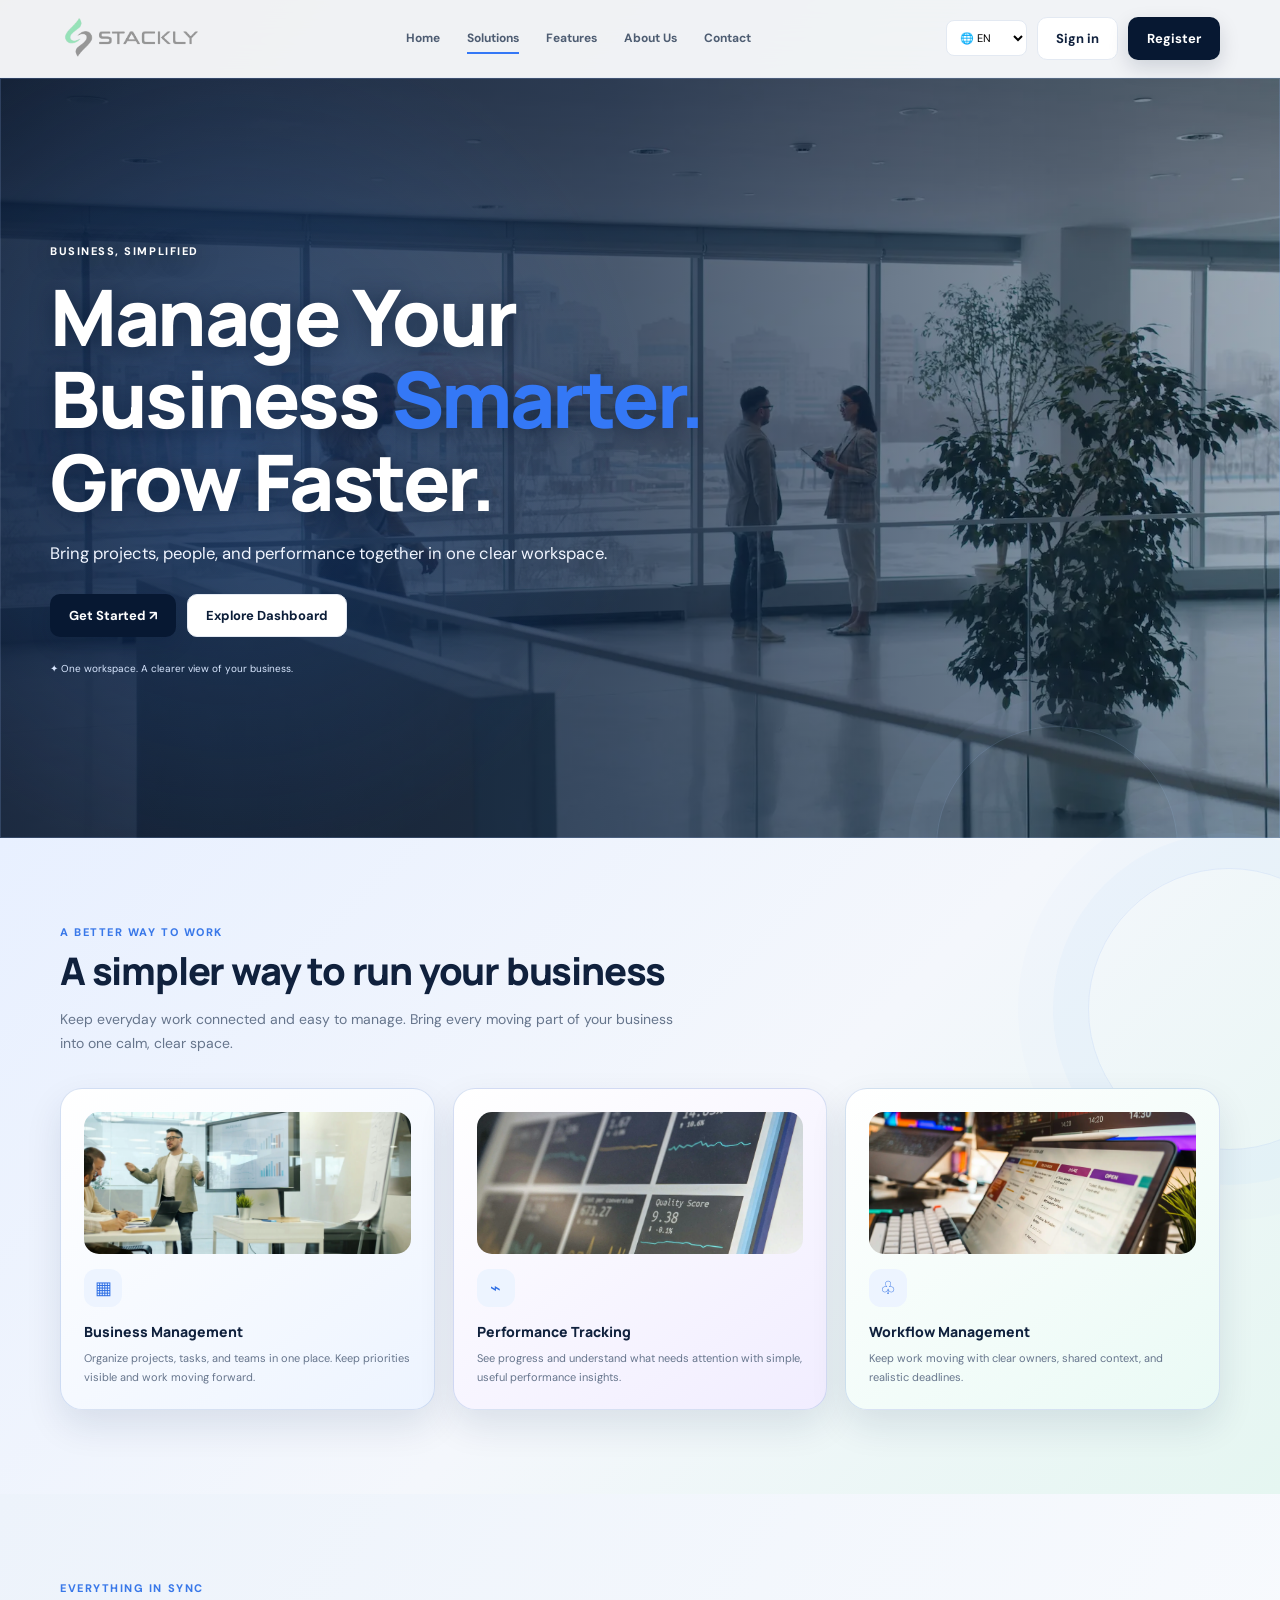
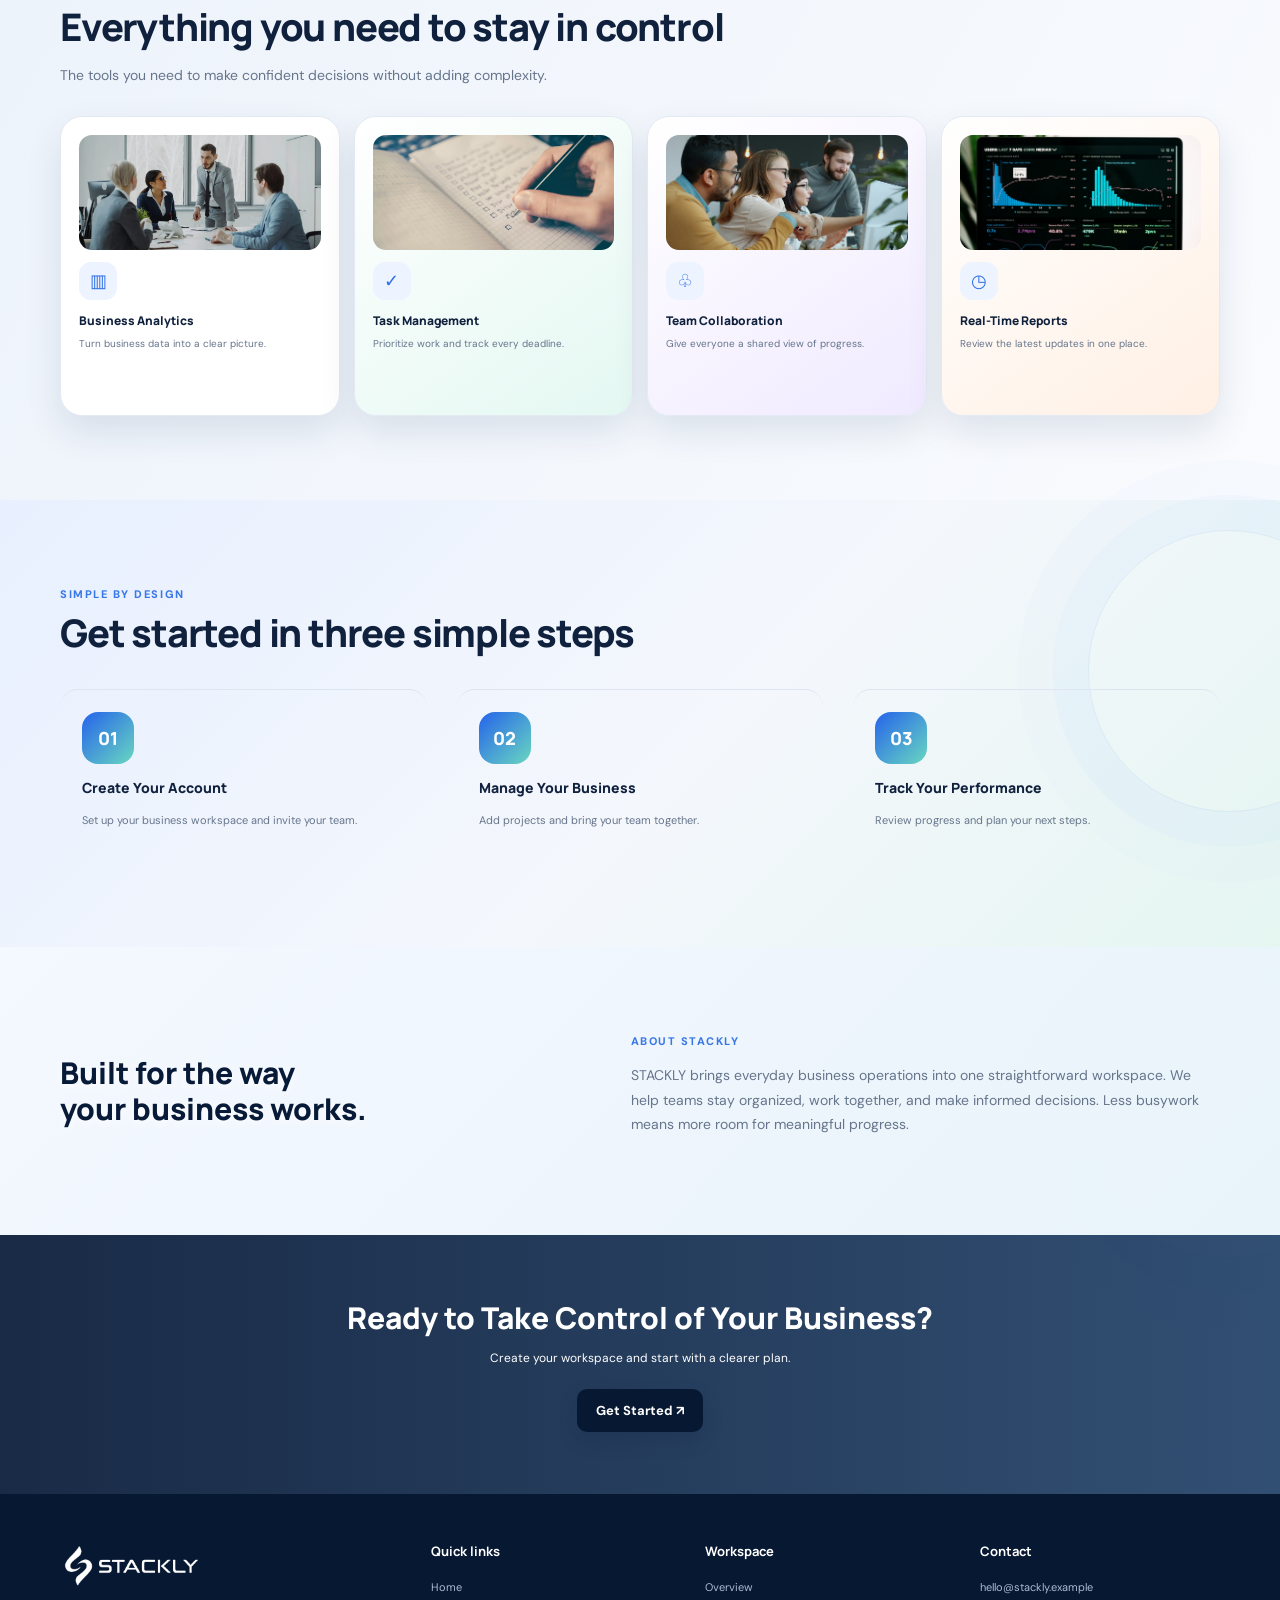
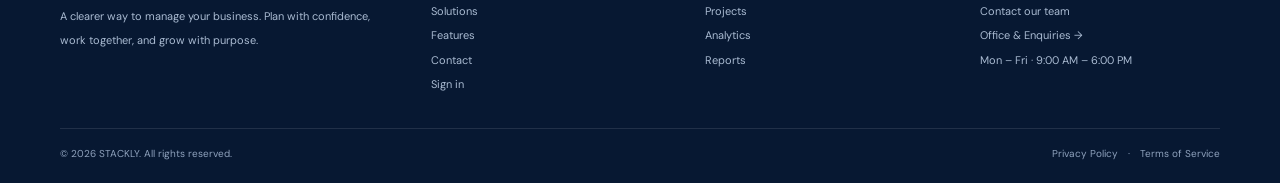
==== index.html @ 2be021f3 "Add files via upload" ====
<!DOCTYPE html>
<html lang="en">
 <head>
  <meta charset="utf-8"/>
  <meta content="width=device-width, initial-scale=1.0" name="viewport"/>
  <meta content="#071832" name="theme-color"/>
  <meta content="STACKLY business workspace for projects, people and performance" name="description"/>
  <title>
   Business workspace | STACKLY
  </title>
  <!-- CSS FILES -->
  <link href="css/common.css" rel="stylesheet"/>
  <link href="css/site.css" rel="stylesheet"/>
 </head>
 <body>
  <!-- =========================================
         1. COMMON 3D LAPTOP PRELOADER
    ========================================== -->
  <div aria-label="Loading STACKLY" id="preloader">
   <div class="loader-wrap">
    <img alt="STACKLY" class="loader-brand" src="assets/stackly-logo.webp"/>
    <div class="laptop-scene">
     <div class="laptop">
      <div class="screen">
       <div class="screen-top">
        <i>
        </i>
        <i>
        </i>
        <i>
        </i>
       </div>
       <div class="dash">
        <div>
         <div class="dash-kpis">
          <b>
          </b>
          <b>
          </b>
          <b>
          </b>
         </div>
         <div class="dash-chart">
          <i>
          </i>
          <i>
          </i>
          <i>
          </i>
          <i>
          </i>
          <i>
          </i>
         </div>
        </div>
        <div class="dash-side">
        </div>
       </div>
      </div>
      <div class="base">
      </div>
     </div>
    </div>
    <div class="loader-caption">
     WORKSPACE IS GETTING READY
    </div>
    <div class="loader-progress">
     <span id="loaderBar">
     </span>
    </div>
    <div class="loader-percent" id="loaderPercent">
     0%
    </div>
    <div class="loader-note">
     Projects &middot; People &middot; Performance
    </div>
   </div>
  </div>
  <!-- =========================================
         2. HEADER / NAVIGATION
    ========================================== -->
  <header class="site-header">
   <div class="container header-inner">
    <!-- STACKLY LOGO -->
    <a class="brand" href="index.html">
     <img alt="STACKLY" src="assets/stackly-logo.webp"/>
    </a>
    <!-- MAIN NAVIGATION -->
    <nav class="main-nav" id="mainNav">
     <a data-i18n="Home" href="index.html">
      Home
     </a>
     <a data-i18n="Solutions" href="#solutions">
      Solutions
     </a>
     <a data-i18n="Features" href="#features">
      Features
     </a>
     <a data-i18n="About Us" href="#about">
      About Us
     </a>
     <a data-i18n="Contact" href="contact.html">
      Contact
     </a>
    </nav>
    <!-- HEADER ACTIONS -->
    <div class="header-actions">
     <!-- LANGUAGE SELECTOR -->
     <select aria-label="Choose language" class="lang-select" id="languageSelect">
      <option value="en">
       🌐 EN
      </option>
      <option value="ta">
       🌐 தமிழ்
      </option>
      <option value="hi">
       🌐 हिन्दी
      </option>
     </select>
     <!-- LOGIN -->
     <a class="btn btn-light" data-i18n="Sign in" href="login.html">
      Sign in
     </a>
     <!-- REGISTER -->
     <a class="btn btn-primary" data-i18n="Register" href="signup.html">
      Register
     </a>
    </div>
    <!-- MOBILE MENU BUTTON -->
    <button aria-expanded="false" aria-label="Open menu" class="menu-toggle" id="menuToggle">
     ☰
    </button>
   </div>
  </header>
  <!-- =========================================
         3. MAIN CONTENT
    ========================================== -->
  <main>
   <!-- =====================================
             3.1 HERO SECTION
        ====================================== -->
   <section class="hero">
    <!-- HERO BACKGROUND IMAGE SLIDESHOW -->
    <div aria-hidden="true" class="hero-bg-slides">
     <img alt="" class="hero-bg-slide active" src="assets/corporate images/hero image 01.webp"/>
     <img alt="" class="hero-bg-slide" src="assets/corporate images/hero image 02.webp"/>
     <img alt="" class="hero-bg-slide" src="assets/corporate images/hero image 03.webp"/>
    </div>
    <!-- HERO CONTENT -->
    <div class="container hero-grid">
     <div>
      <span class="eyebrow" data-i18n="Business, simplified">
       Business, simplified
      </span>
      <h1 data-i18n="Manage Your Business Smarter. Grow Faster.">
       Manage Your Business
       <span>
        Smarter.
       </span>
       <br/>
       Grow Faster.
      </h1>
      <p class="hero-copy" data-i18n="Bring projects, people, and performance together in one clear workspace.">
       Bring projects, people, and performance together
                        in one clear workspace.
      </p>
      <!-- HERO BUTTONS -->
      <div class="hero-buttons">
       <a class="btn btn-primary" data-i18n="Get Started" href="signup.html">
        Get Started &nearrow;
       </a>
       <a class="btn btn-light" data-i18n="Explore Dashboard" href="overview.html">
        Explore Dashboard
       </a>
      </div>
      <div class="hero-note">
       ✦ One workspace. A clearer view of your business.
      </div>
     </div>
    </div>
   </section>
   <!-- =====================================
             3.2 SOLUTIONS SECTION
        ====================================== -->
   <section class="section" id="solutions">
    <div class="container">
     <span class="eyebrow">
      A better way to work
     </span>
     <h2 class="section-title" data-i18n="A simpler way to run your business">
      A simpler way to run your business
     </h2>
     <p class="section-sub">
      Keep everyday work connected and easy to manage.
                    Bring every moving part of your business into one
                    calm, clear space.
     </p>
     <!-- SOLUTION CARDS -->
     <div class="feature-grid">
      <!-- CARD 1: BUSINESS MANAGEMENT -->
      <article class="card feature-card">
       <img alt="Business team workspace" class="marketing-card-image" src="assets/corporate images/business management 01.webp"/>
       <img alt="Alternate view" aria-hidden="true" class="marketing-card-image image-hover-alt" src="assets/corporate images/business management 02.webp"/>
       <div class="icon">
        ▦
       </div>
       <h3>
        Business Management
       </h3>
       <p>
        Organize projects, tasks, and teams in one place.
                            Keep priorities visible and work moving forward.
       </p>
      </article>
      <!-- CARD 2: PERFORMANCE TRACKING -->
      <article class="card feature-card">
       <img alt="Business analytics dashboard" class="marketing-card-image" src="assets/corporate images/performance tracking 01.webp"/>
       <img alt="Alternate view" aria-hidden="true" class="marketing-card-image image-hover-alt" src="assets/corporate images/performance tracking 02.webp"/>
       <div class="icon">
        ⌁
       </div>
       <h3>
        Performance Tracking
       </h3>
       <p>
        See progress and understand what needs attention
                            with simple, useful performance insights.
       </p>
      </article>
      <!-- CARD 3: WORKFLOW MANAGEMENT -->
      <article class="card feature-card">
       <img alt="Team collaboration" class="marketing-card-image" src="assets/corporate images/workflow management 01.webp"/>
       <img alt="Alternate view" aria-hidden="true" class="marketing-card-image image-hover-alt" src="assets/corporate images/workflow management 02.webp"/>
       <div class="icon">
        ♧
       </div>
       <h3>
        Workflow Management
       </h3>
       <p>
        Keep work moving with clear owners, shared context,
                            and realistic deadlines.
       </p>
      </article>
     </div>
    </div>
   </section>
   <!-- =====================================
             3.3 FEATURES SECTION
        ====================================== -->
   <section class="section control-section" id="features">
    <div class="container">
     <span class="eyebrow">
      Everything in sync
     </span>
     <h2 class="section-title" data-i18n="Everything you need to stay in control">
      Everything you need to stay in control
     </h2>
     <p class="section-sub">
      The tools you need to make confident decisions
                    without adding complexity.
     </p>
     <!-- FEATURE CARDS -->
     <div class="control-grid">
      <!-- CARD 1: BUSINESS ANALYTICS -->
      <div class="control-card">
       <img alt="Analytics" class="control-image" src="assets/corporate images/business analytics 01.webp"/>
       <img alt="Alternate feature view" aria-hidden="true" class="control-image image-hover-alt" src="assets/corporate images/business analytics 02.webp"/>
       <div class="icon">
        ▥
       </div>
       <h4>
        Business Analytics
       </h4>
       <p>
        Turn business data into a clear picture.
       </p>
      </div>
      <!-- CARD 2: TASK MANAGEMENT -->
      <div class="control-card">
       <img alt="Task planning" class="control-image" src="assets/corporate images/task management 01.webp"/>
       <img alt="Alternate feature view" aria-hidden="true" class="control-image image-hover-alt" src="assets/corporate images/task management 02.webp"/>
       <div class="icon">
        &checkmark;
       </div>
       <h4>
        Task Management
       </h4>
       <p>
        Prioritize work and track every deadline.
       </p>
      </div>
      <!-- CARD 3: TEAM COLLABORATION -->
      <div class="control-card">
       <img alt="Team collaboration" class="control-image" src="assets/corporate images/team collaburation 01.webp"/>
       <img alt="Alternate feature view" aria-hidden="true" class="control-image image-hover-alt" src="assets/corporate images/team collapuration 02.webp"/>
       <div class="icon">
        ♧
       </div>
       <h4>
        Team Collaboration
       </h4>
       <p>
        Give everyone a shared view of progress.
       </p>
      </div>
      <!-- CARD 4: REAL-TIME REPORTS -->
      <div class="control-card">
       <img alt="Business meeting" class="control-image" src="assets/corporate images/real time reports 01.webp"/>
       <img alt="Alternate feature view" aria-hidden="true" class="control-image image-hover-alt" src="assets/corporate images/real time reports 02.webp"/>
       <div class="icon">
        ◷
       </div>
       <h4>
        Real-Time Reports
       </h4>
       <p>
        Review the latest updates in one place.
       </p>
      </div>
     </div>
    </div>
   </section>
   <!-- =====================================
             3.4 THREE SIMPLE STEPS SECTION
        ====================================== -->
   <section class="section">
    <div class="container">
     <span class="eyebrow">
      Simple by design
     </span>
     <h2 class="section-title" data-i18n="Get started in three simple steps">
      Get started in three simple steps
     </h2>
     <div class="steps">
      <!-- STEP 1 -->
      <div class="step">
       <b>
        01
       </b>
       <h3>
        Create Your Account
       </h3>
       <p>
        Set up your business workspace and invite your team.
       </p>
      </div>
      <!-- STEP 2 -->
      <div class="step">
       <b>
        02
       </b>
       <h3>
        Manage Your Business
       </h3>
       <p>
        Add projects and bring your team together.
       </p>
      </div>
      <!-- STEP 3 -->
      <div class="step">
       <b>
        03
       </b>
       <h3>
        Track Your Performance
       </h3>
       <p>
        Review progress and plan your next steps.
       </p>
      </div>
     </div>
    </div>
   </section>
   <!-- =====================================
             3.5 ABOUT US SECTION
        ====================================== -->
   <section class="section" id="about">
    <div class="container about-strip">
     <!-- ABOUT IMAGE -->
     <!-- ABOUT HEADING -->
     <h2 data-i18n="Built for the way your business works.">
      Built for the way
      <br/>
      your business works.
     </h2>
     <!-- ABOUT CONTENT -->
     <div>
      <span class="eyebrow">
       About STACKLY
      </span>
      <p class="section-sub">
       STACKLY brings everyday business operations into
                        one straightforward workspace. We help teams stay
                        organized, work together, and make informed decisions.
                        Less busywork means more room for meaningful progress.
      </p>
     </div>
    </div>
   </section>
   <!-- =====================================
             3.6 CALL TO ACTION SECTION
        ====================================== -->
   <section class="cta cta-image">
    <div class="cta-overlay">
    </div>
    <div class="cta-content">
     <h2 data-i18n="Ready to Take Control of Your Business?">
      Ready to Take Control of Your Business?
     </h2>
     <p>
      Create your workspace and start with a clearer plan.
     </p>
     <a class="btn btn-primary" data-i18n="Get Started" href="signup.html">
      Get Started &nearrow;
     </a>
    </div>
   </section>
  </main>
  <!-- =========================================
         4. FOOTER
    ========================================== -->
  <footer class="site-footer" id="contact">
   <div class="container">
    <div class="footer-grid">
     <!-- FOOTER BRAND -->
     <div class="footer-col">
      <img alt="STACKLY" class="footer-logo" src="assets/stackly-logo.webp"/>
      <p>
       A clearer way to manage your business.
                        Plan with confidence, work together,
                        and grow with purpose.
      </p>
     </div>
     <!-- QUICK LINKS -->
     <div class="footer-col">
      <h4>
       Quick links
      </h4>
      <a href="index.html">
       Home
      </a>
      <a href="#solutions">
       Solutions
      </a>
      <a href="#features">
       Features
      </a>
      <a href="contact.html">
       Contact
      </a>
      <a href="login.html">
       Sign in
      </a>
     </div>
     <!-- WORKSPACE LINKS -->
     <div class="footer-col">
      <h4>
       Workspace
      </h4>
      <a href="overview.html">
       Overview
      </a>
      <a href="projects.html">
       Projects
      </a>
      <a href="analytics.html">
       Analytics
      </a>
      <a href="reports.html">
       Reports
      </a>
     </div>
     <!-- CONTACT DETAILS -->
     <div class="footer-col">
      <h4>
       Contact
      </h4>
      <p>
       hello@stackly.example
      </p>
      <p>
       Contact our team
      </p>
      <a href="contact.html">
       Office &amp; Enquiries &rarr;
      </a>
      <p>
       Mon &ndash; Fri &middot; 9:00 AM &ndash; 6:00 PM
      </p>
     </div>
    </div>
    <!-- FOOTER BOTTOM -->
    <div class="footer-bottom">
     <span>
      &copy; 2026 STACKLY. All rights reserved.
     </span>
     <span>
      Privacy Policy　&middot;　Terms of Service
     </span>
    </div>
   </div>
  </footer>
  <!-- =========================================
         5. JAVASCRIPT FILES
    ========================================== -->
  <script defer="" src="js/common.js">
  </script>
  <script defer="" src="js/landing.js">
  </script>
 </body>
</html>
---- css/common.css ----
@import url('https://fonts.googleapis.com/css2?family=DM+Sans:wght@400;500;600;700&family=Manrope:wght@400;500;600;700;800&display=swap');
:root {
    --navy:#071832;
    --navy2:#10294c;
    --blue:#3478f6;
    --cyan:#6edfc2;
    --ink:#10213d;
    --muted:#66758c;
    --line:#e3e9f2;
    --paper:#f4f7fb;
    --white:#fff;
    --shadow:0 16px 45px rgba(18,39,75,.09);
    --radius:18px
    }
* {
    box-sizing:border-box
    }
html {
    scroll-behavior:smooth
    }
body {
    margin:0;
    font-family:'DM Sans', sans-serif;
    color:var(--ink);
    background:var(--paper);
    font-size:14px
    }
button, input, select, textarea {
    font:inherit
    }
button, a {
     -webkit-tap-highlight-color:transparent
    }
a {
    color:inherit;
    text-decoration:none
    }
button {
    cursor:pointer
    }
.container {
    width:min(1160px,calc(100% - 48px));
    margin:auto
    }
.muted {
    color:var(--muted)
    }
.eyebrow {
    font-size:11px;
    letter-spacing:.14em;
    text-transform:uppercase;
    font-weight:800;
    color:#3978e9
    }
.section {
    padding:84px 0;
    position:relative
    }
.section-title {
    font:800 clamp(27px,3vw,38px)/1.18 Manrope, sans-serif;
    letter-spacing:-1.2px;
    margin:8px 0 12px
    }
.section-sub {
    color:var(--muted);
    line-height:1.75;
    max-width:620px
    }
.btn {
    display:inline-flex;
    align-items:center;
    justify-content:center;
    gap:9px;
    padding:12px 18px;
    border-radius:10px;
    border:1px solid transparent;
    font-weight:700;
    font-size:13px;
    transition:.25s
    }
.btn-primary {
    background:var(--navy);
    color:white;
    box-shadow:0 8px 20px #07183225
    }
.btn-primary:hover {
    background:#173b6c;
    transform:translateY(-2px);
    box-shadow:0 12px 25px #07183235
    }
.btn-light {
    background:white;
    border-color:var(--line);
    color:var(--ink)
    }
.btn-light:hover {
    border-color:#9ab9ed;
    transform:translateY(-2px)
    }
.icon {
    width:38px;
    height:38px;
    display:grid;
    place-items:center;
    border-radius:12px;
    background:#edf4ff;
    color:#2f6fe4;
    font-size:18px
    }
.card {
    background:white;
    border:1px solid var(--line);
    border-radius:16px;
    box-shadow:0 8px 24px rgba(24,47,83,.045);
    transition:transform .28s, box-shadow .28s, border-color .28s
    }
.card:hover {
    transform:translateY(-5px);
    box-shadow:0 18px 38px rgba(24,47,83,.12);
    border-color:#c9d9f3
    }
.pill {
    display:inline-flex;
    padding:6px 10px;
    border-radius:999px;
    background:#edf4ff;
    color:#2865cf;
    font-size:11px;
    font-weight:700
    }
.form-control {
    width:100%;
    border:1px solid #d9e1ec;
    background:white;
    padding:12px 13px;
    border-radius:9px;
    outline:0;
    color:var(--ink);
    transition:.2s
    }
.form-control:focus {
    border-color:#6b9cf0;
    box-shadow:0 0 0 3px #3478f61a
    }
.field {
    display:grid;
    gap:7px;
    margin:14px 0
    }
.field label {
    font-size:12px;
    font-weight:700
    }
.top-glow {
    position:absolute;
    pointer-events:none;
    filter:blur(2px);
    border-radius:50%;
    background:radial-gradient(circle,#a8c9ff55,transparent 68%)
    }
/* shared 3D laptop preloader */ #preloader {
    position:fixed;
    inset:0;
    z-index:9999;
    display:grid;
    place-items:center;
    background:radial-gradient(ellipse at 50% 38%,#1c477a 0,#0b2344 45%,#061329 100%);
    color:#fff;
    transition:opacity .65s, visibility .65s
    }
#preloader.hide {
    opacity:0;
    visibility:hidden;
    pointer-events:none
    }
.loader-wrap {
    width:min(560px,90vw);
    text-align:center
    }
.loader-brand {
    height:42px;
    max-width:175px;
    object-fit:contain;
    filter:brightness(0) invert(1);
    margin-bottom:18px
    }
.laptop-scene {
    height:230px;
    perspective:900px;
    position:relative;
    display:grid;
    place-items:end center
    }
.laptop {
    width:min(390px,76vw);
    height:205px;
    position:relative;
    transform-style:preserve-3d;
    animation:laptopFloat 3s ease-in-out infinite
    }
.screen {
    position:absolute;
    bottom:22px;
    left:8%;
    width:84%;
    height:172px;
    background:#0d1b31;
    border:7px solid #b9c5d3;
    border-bottom-width:10px;
    border-radius:13px 13px 5px 5px;
    transform-origin:bottom;
    transform:rotateX(-4deg);
    overflow:hidden;
    box-shadow:0 0 35px #5ba4ff44
    }
.screen:before {
    content:'';
    position:absolute;
    inset:0;
    background:linear-gradient(135deg,#132d50,#09172c)
    }
.screen-top {
    height:20px;
    background:#eaf0f8;
    display:flex;
    align-items:center;
    padding:0 9px;
    gap:4px;
    position:relative;
    z-index:1
    }
.screen-top i {
    width:5px;
    height:5px;
    background:#7b8ba2;
    border-radius:50%
    }
.dash {
    position:relative;
    z-index:1;
    padding:10px;
    display:grid;
    grid-template-columns:1fr 1.3fr;
    gap:8px
    }
.dash-kpis {
    display:flex;
    gap:6px
    }
.dash-kpis b {
    display:block;
    height:32px;
    flex:1;
    border-radius:4px;
    background:linear-gradient(140deg,#e9f4ff,#75a8f8);
    animation:shine 1.8s infinite alternate
    }
.dash-chart {
    height:86px;
    display:flex;
    align-items:end;
    gap:6px;
    padding:7px;
    background:#ffffff0d;
    border:1px solid #ffffff19;
    border-radius:5px
    }
.dash-chart i {
    flex:1;
    border-radius:3px 3px 0 0;
    background:linear-gradient(#6ee0c0,#4287f6);
    animation:barRise 1.5s ease-in-out infinite alternate
    }
.dash-chart i:nth-child(1) {
    height:35%
    }
.dash-chart i:nth-child(2) {
    height:58%;
    animation-delay:.1s
    }
.dash-chart i:nth-child(3) {
    height:45%;
    animation-delay:.2s
    }
.dash-chart i:nth-child(4) {
    height:78%;
    animation-delay:.3s
    }
.dash-chart i:nth-child(5) {
    height:92%;
    animation-delay:.4s
    }
.dash-side {
    height:86px;
    border-radius:5px;
    background:linear-gradient(140deg,#ffffff18,#ffffff08);
    border:1px solid #ffffff19
    }
.base {
    position:absolute;
    bottom:4px;
    left:0;
    width:100%;
    height:19px;
    background:linear-gradient(#e5ebf3,#8e9cac);
    clip-path:polygon(8% 0,92% 0,100% 78%,96% 100%,4% 100%,0 78%);
    border-radius:0 0 13px 13px
    }
.base:after {
    content:'';
    position:absolute;
    left:43%;
    top:1px;
    width:14%;
    height:5px;
    background:#8493a6;
    border-radius:0 0 5px 5px
    }
.loader-caption {
    font:700 13px Manrope;
    margin:10px 0 12px;
    letter-spacing:.04em
    }
.loader-progress {
    height:6px;
    background:#ffffff22;
    border-radius:20px;
    overflow:hidden;
    width:min(340px,75vw);
    margin:auto
    }
.loader-progress span {
    display:block;
    width:0;
    height:100%;
    border-radius:20px;
    background:linear-gradient(90deg,#6edfc2,#63a2ff);
    transition:width .12s
    }
.loader-percent {
    font:700 13px Manrope;
    margin-top:10px;
    color:#c9dcf7
    }
.loader-note {
    font-size:10px;
    color:#8fa9cc;
    margin-top:5px
    }
@keyframes laptopFloat {
    0%, 100% {
        transform:translateY(0) rotateX(0)
        }
    50% {
        transform:translateY(-8px) rotateX(1deg)
        }

    }
@keyframes barRise {
    from {
        transform:scaleY(.55);
        transform-origin:bottom
        }
    to {
        transform:scaleY(1);
        transform-origin:bottom
        }

    }
@keyframes shine {
    to {
        filter:brightness(1.3)
        }

    }
/* marketing header/footer */ .site-header {
    height:78px;
    background:#ffffffed;
    backdrop-filter:blur(16px);
    border-bottom:1px solid #e8edf4;
    display:flex;
    align-items:center;
    position:sticky;
    top:0;
    z-index:100
    }
.header-inner {
    display:flex;
    align-items:center;
    justify-content:space-between;
    gap:25px
    }
.brand img {
    width:150px;
    max-height:48px;
    object-fit:contain
    }
.main-nav {
    display:flex;
    align-items:center;
    gap:27px
    }
.main-nav a {
    font-size:12px;
    font-weight:700;
    color:#4e5d72;
    position:relative;
    padding:9px 0
    }
.main-nav a:after {
    content:'';
    position:absolute;
    left:0;
    bottom:1px;
    width:0;
    height:2px;
    background:var(--blue);
    transition:.25s
    }
.main-nav a:hover:after, .main-nav a.active:after {
    width:100%
    }
.header-actions {
    display:flex;
    align-items:center;
    gap:10px
    }
.lang-select {
    border:1px solid var(--line);
    border-radius:8px;
    background:white;
    padding:9px;
    font-size:11px
    }
.menu-toggle {
    display:none;
    border:0;
    background:#edf3fc;
    border-radius:9px;
    padding:9px 11px;
    font-size:20px
    }
.site-footer {
    background:#071832;
    color:#d9e5f7;
    padding:48px 0 22px
    }
.footer-grid {
    display:grid;
    grid-template-columns:1.4fr 1fr 1fr 1fr;
    gap:35px
    }
.footer-logo {
    width:150px;
    filter:brightness(0) invert(1);
    margin-bottom:12px
    }
.footer-col h4 {
    font:700 13px Manrope;
    color:white;
    margin:0 0 15px
    }
.footer-col a, .footer-col p {
    display:block;
    color:#aabbd2;
    font-size:11px;
    line-height:2.2;
    margin:0
    }
.footer-bottom {
    border-top:1px solid #ffffff1b;
    margin-top:32px;
    padding-top:18px;
    display:flex;
    justify-content:space-between;
    color:#8fa2bd;
    font-size:10px
    }
/* dashboard shell */ .app-shell {
    min-height:100vh;
    background:#f4f6fa;
    display:grid;
    grid-template-columns:250px 1fr
    }
.sidebar {
    background:#fff;
    border-right:1px solid var(--line);
    padding:24px 17px;
    display:flex;
    flex-direction:column;
    position:sticky;
    top:0;
    height:100vh;
    z-index:80
    }
.side-brand {
    padding:0 12px 24px;
    border-bottom:1px solid #edf0f5
    }
.side-brand img {
    width:148px;
    height:45px;
    object-fit:contain
    }
.side-quote {
    font:600 10px/1.5 Manrope;
    color:#7c8ba1;
    margin-top:5px
    }
.side-label {
    font-size:9px;
    letter-spacing:.14em;
    font-weight:800;
    color:#98a4b5;
    margin:25px 12px 10px
    }
.side-nav {
    display:grid;
    gap:5px
    }
.side-nav a {
    display:flex;
    align-items:center;
    gap:12px;
    padding:11px 12px;
    border-radius:9px;
    color:#59677d;
    font-size:12px;
    font-weight:600;
    transition:.2s
    }
.side-nav a span:first-child {
    font-size:17px;
    width:20px;
    text-align:center
    }
.side-nav a:hover {
    background:#f0f5fd;
    color:#2869dc
    }
.side-nav a.active {
    background:#eaf1fc;
    color:#1d56b5;
    font-weight:800
    }
.side-bottom {
    margin-top:auto;
    background:linear-gradient(135deg,#f0f5fc,#f8fbff);
    border:1px solid #e7edf6;
    border-radius:13px;
    padding:14px
    }
.side-bottom strong {
    display:block;
    font-size:11px
    }
.side-bottom small {
    font-size:10px;
    color:var(--muted)
    }
.logout-btn {
    margin-top:12px;
    border:0;
    background:white;
    color:#33445d;
    padding:9px;
    border-radius:8px;
    width:100%;
    font-weight:700;
    font-size:11px
    }
.app-main {
    min-width:0
    }
.app-topbar {
    height:76px;
    background:#fff;
    border-bottom:1px solid var(--line);
    display:flex;
    align-items:center;
    justify-content:space-between;
    padding:0 34px;
    gap:20px;
    position:sticky;
    top:0;
    z-index:60
    }
.top-title {
    font:800 20px Manrope;
    margin:0
    }
.breadcrumb {
    font-size:10px;
    color:#8290a4;
    margin-top:4px
    }
.top-actions {
    display:flex;
    align-items:center;
    gap:13px
    }
.workspace-search {
    width:220px;
    background:#f4f6fa;
    border:1px solid transparent;
    border-radius:9px;
    padding:11px 13px
    }
.notification-wrap {
    position:relative
    }
.notification-btn {
    border:0;
    background:#f4f6fa;
    border-radius:9px;
    padding:10px 12px;
    color:#293b58;
    font-size:12px
    }
.notification-btn b {
    display:inline-grid;
    place-items:center;
    background:#ed5c69;
    color:white;
    font-size:9px;
    width:17px;
    height:17px;
    border-radius:50%;
    margin-left:4px
    }
.notification-panel {
    display:none;
    position:absolute;
    right:0;
    top:48px;
    width:330px;
    background:white;
    border:1px solid var(--line);
    border-radius:14px;
    box-shadow:var(--shadow);
    padding:14px;
    z-index:100
    }
.notification-panel.open {
    display:block;
    animation:drop .2s ease
    }
.notification-head {
    display:flex;
    justify-content:space-between;
    align-items:center;
    padding:3px 2px 12px
    }
.notification-head strong {
    font:800 13px Manrope
    }
.notification-head button {
    border:0;
    background:none;
    color:#3978e9;
    font-size:10px;
    font-weight:700
    }
.notice {
    display:flex;
    gap:10px;
    padding:11px;
    border-radius:10px;
    margin:5px 0;
    background:#eef5ff;
    cursor:pointer;
    transition:.2s
    }
.notice.read {
    background:#f7f8fa;
    opacity:.7
    }
.notice:hover {
    background:#e4efff
    }
.notice-dot {
    width:8px;
    height:8px;
    border-radius:50%;
    background:#3978e9;
    margin-top:4px;
    flex:none
    }
.notice.read .notice-dot {
    background:#b8c2d0
    }
.notice strong {
    font-size:11px;
    display:block
    }
.notice small {
    font-size:10px;
    color:#78869a
    }
.app-content {
    padding:30px 34px 48px;
    max-width:1600px;
    margin:auto
    }
.page-heading {
    display:flex;
    justify-content:space-between;
    align-items:flex-start;
    gap:20px;
    margin-bottom:24px
    }
.page-heading h1 {
    font:800 clamp(23px,2.4vw,30px)/1.2 Manrope;
    margin:0 0 7px;
    letter-spacing:-.7px
    }
.page-heading p {
    margin:0;
    color:var(--muted);
    font-size:12px
    }
.kpi-grid {
    display:grid;
    grid-template-columns:repeat(4,1fr);
    gap:16px;
    margin-bottom:18px
    }
.kpi {
    padding:19px;
    position:relative;
    overflow:hidden
    }
.kpi:after {
    content:'';
    position:absolute;
    width:90px;
    height:90px;
    right:-25px;
    top:-30px;
    border-radius:50%;
    background:#eaf2ff
    }
.kpi-top {
    display:flex;
    justify-content:space-between;
    align-items:center;
    position:relative;
    z-index:1
    }
.kpi-label {
    font-size:11px;
    color:var(--muted);
    font-weight:600
    }
.kpi-icon {
    width:34px;
    height:34px;
    border-radius:10px;
    display:grid;
    place-items:center;
    background:#edf4ff;
    color:#3478f6
    }
.kpi-value {
    font:800 27px Manrope;
    margin:12px 0 4px;
    position:relative;
    z-index:1
    }
.kpi-foot {
    font-size:10px;
    color:#1d9a72;
    position:relative;
    z-index:1
    }
.dashboard-grid {
    display:grid;
    grid-template-columns:1.6fr 1fr;
    gap:17px;
    margin-bottom:17px
    }
.panel {
    padding:20px
    }
.panel-head {
    display:flex;
    justify-content:space-between;
    align-items:center;
    gap:10px;
    margin-bottom:16px
    }
.panel-head h3 {
    font:800 14px Manrope;
    margin:0
    }
.panel-head span {
    font-size:10px;
    color:var(--muted)
    }
.bar-chart {
    height:190px;
    display:flex;
    align-items:end;
    gap:15px;
    padding:10px 4px 0;
    border-bottom:1px solid var(--line)
    }
.bar-col {
    height:100%;
    flex:1;
    display:flex;
    flex-direction:column;
    justify-content:end;
    align-items:center;
    gap:7px
    }
.bar-col b {
    font-size:9px
    }
.bar {
    width:min(44px,80%);
    height:var(--h);
    background:linear-gradient(180deg,#9dbcf0,#d3def0);
    border-radius:6px 6px 0 0;
    transition:height .8s
    }
.bar-col:last-child .bar {
    background:linear-gradient(180deg,#3478f6,#10294c)
    }
.bar-col small {
    font-size:9px;
    color:#77859a
    }
.progress-row {
    margin:17px 0
    }
.progress-meta {
    display:flex;
    justify-content:space-between;
    font-size:10px;
    margin-bottom:8px
    }
.progress-track {
    height:7px;
    border-radius:10px;
    background:#edf0f5;
    overflow:hidden
    }
.progress-track span {
    height:100%;
    display:block;
    background:linear-gradient(90deg,#3478f6,#6edfc2);
    border-radius:10px
    }
.activity-list {
    display:grid;
    gap:15px
    }
.activity {
    display:flex;
    gap:10px;
    align-items:flex-start
    }
.activity .icon {
    width:31px;
    height:31px;
    font-size:14px;
    flex:none
    }
.activity strong {
    display:block;
    font-size:11px
    }
.activity small {
    color:#8793a5;
    font-size:10px
    }
.table-wrap {
    overflow:auto;
    border:1px solid var(--line);
    border-radius:12px;
    background:white
    }
.data-table {
    width:100%;
    border-collapse:collapse;
    min-width:650px
    }
.data-table th {
    text-align:left;
    background:#f5f7fa;
    color:#64738a;
    font-size:10px;
    padding:13px 15px;
    font-weight:800
    }
.data-table td {
    padding:14px 15px;
    border-top:1px solid #edf0f4;
    font-size:11px
    }
.data-table tr:hover td {
    background:#fbfcff
    }
.status {
    display:inline-flex;
    padding:5px 9px;
    border-radius:99px;
    font-size:9px;
    font-weight:800;
    background:#eaf7f0;
    color:#168456
    }
.status.pending {
    background:#fff5df;
    color:#a56b0b
    }
.status.review {
    background:#f0edff;
    color:#6b55bd
    }
.toolbar {
    display:flex;
    gap:10px;
    flex-wrap:wrap;
    margin:16px 0
    }
.toolbar input, .toolbar select {
    max-width:220px
    }
.kanban {
    display:grid;
    grid-template-columns:repeat(3,1fr);
    gap:14px
    }
.kanban-col {
    background:#e9edf3;
    border-radius:13px;
    padding:12px
    }
.kanban-head {
    display:flex;
    justify-content:space-between;
    font-size:11px;
    font-weight:800;
    padding:3px 2px 12px
    }
.task-card {
    background:white;
    border:1px solid #e0e6ef;
    border-radius:10px;
    padding:14px;
    margin-bottom:10px;
    box-shadow:0 4px 12px #1d36550a
    }
.task-card strong {
    font-size:11px;
    display:block
    }
.task-card p {
    font-size:10px;
    color:#718096;
    margin:9px 0
    }
.task-card small {
    font-size:9px;
    color:#66758c
    }
.team-grid {
    display:grid;
    grid-template-columns:repeat(3,1fr);
    gap:14px
    }
.member-card {
    padding:18px;
    display:flex;
    gap:13px;
    align-items:center
    }
.avatar {
    width:44px;
    height:44px;
    border-radius:14px;
    display:grid;
    place-items:center;
    background:linear-gradient(135deg,#dbeaff,#bcefe2);
    font-weight:800;
    color:#1d4d89
    }
.member-card strong {
    display:block;
    font-size:12px
    }
.member-card small {
    font-size:10px;
    color:var(--muted)
    }
.tabs {
    display:flex;
    gap:7px;
    border-bottom:1px solid var(--line);
    margin:15px 0 20px
    }
.tabs button {
    border:0;
    background:none;
    padding:11px 14px;
    color:#718096;
    font-size:11px;
    font-weight:700;
    border-bottom:2px solid transparent
    }
.tabs button.active {
    color:#2869dc;
    border-color:#3478f6
    }
.settings-grid {
    display:grid;
    grid-template-columns:1.5fr .8fr;
    gap:17px
    }
.settings-card {
    padding:22px
    }
.checkbox-row {
    display:flex;
    align-items:center;
    gap:9px;
    font-size:11px;
    margin:13px 0
    }
.checkbox-row input {
    accent-color:#3478f6;
    width:15px;
    height:15px
    }
.mobile-sidebar-toggle {
    display:none;
    border:0;
    background:#edf3fc;
    border-radius:9px;
    padding:9px 11px;
    font-size:18px
    }
@keyframes drop {
    from {
        opacity:0;
        transform:translateY(-7px)
        }
    to {
        opacity:1;
        transform:translateY(0)
        }

    }
@media(max-width:1050px) {
    .app-shell {
        grid-template-columns:220px 1fr
        }
    .app-content {
        padding:25px 22px
        }
    .app-topbar {
        padding:0 22px
        }
    .kpi-grid {
        grid-template-columns:repeat(2,1fr)
        }
    .main-nav {
        gap:16px
        }
    .header-actions .btn {
        display:none
        }

    }
@media(max-width:760px) {
    .container {
        width:min(100% - 32px,600px)
        }
    .site-header {
        height:68px
        }
    .brand img {
        width:125px
        }
    .menu-toggle {
        display:block
        }
    .main-nav {
        display:none;
        position:absolute;
        top:67px;
        left:0;
        right:0;
        background:white;
        padding:18px 24px 22px;
        border-bottom:1px solid var(--line);
        box-shadow:var(--shadow);
        align-items:stretch;
        gap:5px;
        flex-direction:column
        }
    .main-nav.open {
        display:flex
        }
    .main-nav a {
        padding:11px 0
        }
    .header-actions .lang-select {
        max-width:88px
        }
    .footer-grid {
        grid-template-columns:1fr 1fr
        }
    .footer-bottom {
        gap:12px;
        flex-direction:column
        }
    .section {
        padding:62px 0
        }
    .app-shell {
        display:block
        }
    .sidebar {
        position:fixed;
        left:-270px;
        top:0;
        width:250px;
        height:100dvh;
        box-shadow:var(--shadow);
        transition:left .3s
        }
    .sidebar.open {
        left:0
        }
    .app-topbar {
        height:68px;
        padding:0 15px
        }
    .mobile-sidebar-toggle {
        display:block
        }
    .top-title {
        font-size:16px
        }
    .top-actions {
        gap:7px
        }
    .workspace-search {
        display:none
        }
    .app-content {
        padding:22px 15px 35px
        }
    .page-heading {
        align-items:flex-start
        }
    .page-heading .btn {
        padding:10px;
        font-size:11px
        }
    .dashboard-grid, .settings-grid {
        grid-template-columns:1fr
        }
    .kanban {
        grid-template-columns:1fr;
        overflow:auto
        }
    .team-grid {
        grid-template-columns:1fr 1fr
        }
    .notification-panel {
        position:fixed;
        right:10px;
        top:65px;
        width:min(340px,calc(100vw - 20px))
        }
    .side-overlay {
        display:none;
        position:fixed;
        inset:0;
        background:#06132966;
        z-index:70
        }
    .side-overlay.show {
        display:block
        }

    }
@media(max-width:480px) {
    .kpi-grid {
        grid-template-columns:1fr 1fr;
        gap:9px
        }
    .kpi {
        padding:13px
        }
    .kpi-value {
        font-size:22px
        }
    .kpi-label {
        font-size:10px
        }
    .kpi-foot {
        font-size:9px
        }
    .team-grid {
        grid-template-columns:1fr
        }
    .footer-grid {
        grid-template-columns:1fr
        }
    .page-heading {
        display:block
        }
    .page-heading .btn {
        margin-top:14px
        }
    .bar-chart {
        gap:7px
        }
    .bar-col small {
        font-size:8px
        }
    .panel {
        padding:15px
        }
    .top-actions .lang-select {
        display:none
        }
    .notification-btn {
        padding:9px
        }
    .loader-wrap {
        transform:scale(.94)
        }

    }
/* STACKLY premium visual polish: layered backgrounds, gradient surfaces and responsive identity */ :root {
    --stackly-glow:linear-gradient(135deg,#eaf2ff 0%,#f5edff 48%,#e8fbf7 100%);
    --stackly-card:linear-gradient(145deg,#ffffff 0%,#f6f9ff 58%,#eef7ff 100%)
    }
body {
    background:radial-gradient(ellipse at 8% 8%,rgba(76,133,239,.10),transparent 34%), radial-gradient(ellipse at 92% 30%,rgba(104,220,195,.12),transparent 30%), #f4f7fc
    }
.hero {
    background:radial-gradient(ellipse at 80% 20%,rgba(91,139,235,.20),transparent 34%), radial-gradient(ellipse at 8% 85%,rgba(102,225,194,.16),transparent 30%), linear-gradient(135deg,#f7faff 0%,#edf3ff 52%,#f6f2ff 100%);
    position:relative;
    isolation:isolate
    }
.hero:before, .section:before {
    content:"";
    position:absolute;
    width:280px;
    height:280px;
    border:1px solid #8fb5f333;
    border-radius:50%;
    right:-90px;
    top:30px;
    box-shadow:0 0 0 35px #8fb5f310, 0 0 0 70px #8fb5f308;
    z-index:-1;
    pointer-events:none
    }
.section:nth-of-type(even) {
    background:linear-gradient(130deg,#f0f5ff 0%,#f8fbff 55%,#eefaf7 100%);
    position:relative;
    isolation:isolate
    }
.card, .feature-card, .kpi, .panel, .task-card, .member-card, .settings-card {
    background:var(--stackly-card);
    border:1px solid rgba(154,177,211,.35);
    box-shadow:0 12px 32px rgba(22,47,86,.075), inset 0 1px 0 rgba(255,255,255,.9);
    transition:transform .28s ease, box-shadow .28s ease, border-color .28s ease
    }
.card:hover, .feature-card:hover, .kpi:hover, .panel:hover, .task-card:hover, .member-card:hover {
    transform:translateY(-5px);
    border-color:#a9c5f5;
    box-shadow:0 20px 42px rgba(35,77,137,.14), 0 4px 12px rgba(40,93,160,.06)
    }
.feature-card:nth-child(3n+1) {
    background:linear-gradient(145deg,#fff,#edf4ff)
    }
.feature-card:nth-child(3n+2) {
    background:linear-gradient(145deg,#fff,#f1edff)
    }
.feature-card:nth-child(3n) {
    background:linear-gradient(145deg,#fff,#eafaf5)
    }
.kpi:nth-child(4n+1) {
    background:linear-gradient(145deg,#fff,#eaf2ff)
    }
.kpi:nth-child(4n+2) {
    background:linear-gradient(145deg,#fff,#e9faf5)
    }
.kpi:nth-child(4n+3) {
    background:linear-gradient(145deg,#fff,#f1edff)
    }
.kpi:nth-child(4n) {
    background:linear-gradient(145deg,#fff,#fff4e9)
    }
.app-shell {
    background:radial-gradient(ellipse at 85% 0%,rgba(91,139,235,.13),transparent 32%), linear-gradient(135deg,#f1f5fc,#f8faff 55%,#eef8f7)
    }
.app-content {
    position:relative
    }
.app-content:before {
    content:"";
    position:fixed;
    right:-130px;
    bottom:-140px;
    width:360px;
    height:360px;
    border-radius:50%;
    background:radial-gradient(circle,rgba(98,148,237,.10),transparent 68%);
    pointer-events:none;
    z-index:0
    }
.app-content>* {
    position:relative;
    z-index:1
    }
.panel {
    background:linear-gradient(145deg,rgba(255,255,255,.98),rgba(242,247,255,.96))
    }
.kanban-col {
    background:linear-gradient(145deg,#e8effb,#f1f5fa);
    border:1px solid #dfe8f5;
    box-shadow:inset 0 1px #fff
    }
.task-card {
    background:linear-gradient(145deg,#fff,#f7faff)
    }
.auth-page {
    background:radial-gradient(ellipse at 15% 15%,rgba(73,132,235,.16),transparent 34%), radial-gradient(ellipse at 88% 82%,rgba(91,218,190,.14),transparent 30%), linear-gradient(135deg,#f4f7fd,#edf2fb 55%,#f7f3ff)
    }
.auth-form {
    box-shadow:0 24px 60px rgba(16,40,79,.13);
    border:1px solid #dce6f5;
    background:linear-gradient(145deg,#fff,#f7faff)
    }
.auth-promo h1 {
    background:linear-gradient(100deg,#071832,#245db4 65%,#269c8a);
    -webkit-background-clip:text;
    background-clip:text;
    color:transparent
    }
.user-chip {
    display:flex;
    align-items:center;
    gap:9px;
    padding:5px 12px 5px 6px;
    border:1px solid #e0e8f5;
    border-radius:999px;
    background:linear-gradient(110deg,#f1f6ff,#fff 70%);
    min-width:125px
    }
.user-avatar {
    width:32px;
    height:32px;
    border-radius:50%;
    display:grid;
    place-items:center;
    color:#fff;
    font-weight:800;
    font-size:12px;
    background:linear-gradient(135deg,#2869dc,#6d5be8 58%,#28a98b);
    box-shadow:0 4px 12px #2869dc40
    }
.user-chip small {
    display:block;
    font-size:8px;
    color:#8290a4;
    line-height:1.2
    }
.user-chip strong {
    display:block;
    max-width:110px;
    overflow:hidden;
    text-overflow:ellipsis;
    white-space:nowrap;
    font-size:10px;
    color:#10213d
    }
@media(max-width:760px) {
    .user-chip {
        min-width:0;
        padding:4px 8px 4px 4px;
        gap:6px
        }
    .user-avatar {
        width:28px;
        height:28px
        }
    .user-chip strong {
        max-width:72px
        }
    .user-chip small {
        display:none
        }
    .top-actions {
        gap:6px
        }

    }
@media(max-width:420px) {
    .user-chip strong {
        max-width:58px;
        font-size:9px
        }
    .notification-btn {
        font-size:0
        }
    .notification-btn b {
        font-size:9px
        }

    }
@media(prefers-reduced-motion:reduce) {
    .card, .feature-card, .kpi, .panel, .task-card, .member-card {
        transition:none
        }

    }
/* Global shared ambient background: consistent with the laptop loader's navy/blue identity. */ body {
    background:radial-gradient(ellipse at 8% 0%,rgba(61,116,220,.15),transparent 34%), radial-gradient(ellipse at 94% 24%,rgba(75,202,183,.13),transparent 30%), linear-gradient(135deg,#edf3ff 0%,#f5f7fc 48%,#eaf5f4 100%);
    background-attachment:fixed;
    color:#10213d
    }
.app-shell {
    background:radial-gradient(ellipse at 88% 0%,rgba(64,119,224,.19),transparent 34%), radial-gradient(ellipse at 10% 90%,rgba(80,198,181,.12),transparent 30%), linear-gradient(135deg,#eaf1fc,#f5f7fd 52%,#eaf5f4);
    min-height:100vh
    }
.app-content {
    background:transparent
    }
.app-topbar {
    background:rgba(255,255,255,.91);
    backdrop-filter:blur(16px)
    }
.kpi, .panel, .settings-card, .task-card, .member-card, .feature-card, .control-card {
    background:linear-gradient(145deg,rgba(255,255,255,.98),rgba(231,240,255,.92));
    border:1px solid rgba(145,173,220,.35);
    box-shadow:0 13px 34px rgba(18,48,94,.09), inset 0 1px 0 #fff;
    transition:transform .25s, box-shadow .25s, border-color .25s
    }
.kpi:nth-child(4n+2), .control-card:nth-child(4n+2) {
    background:linear-gradient(145deg,#fff,#e4f8f2)
    }
.kpi:nth-child(4n+3), .control-card:nth-child(4n+3) {
    background:linear-gradient(145deg,#fff,#f0eaff)
    }
.kpi:nth-child(4n), .control-card:nth-child(4n) {
    background:linear-gradient(145deg,#fff,#fff0e4)
    }
.kpi:hover, .panel:hover, .settings-card:hover, .task-card:hover, .member-card:hover, .feature-card:hover, .control-card:hover {
    transform:translateY(-5px);
    box-shadow:0 22px 48px rgba(19,54,109,.16);
    border-color:#9dbcf0
    }
.sidebar {
    background:rgba(255,255,255,.96);
    backdrop-filter:blur(16px)
    }
.side-brand {
    padding-bottom:22px
    }
.side-quote {
    font-size:10px;
    line-height:1.55;
    color:#56708f;
    background:linear-gradient(120deg,#e9f1ff,#e8f8f3);
    border-radius:10px;
    padding:10px;
    margin-top:10px
    }
.notification-panel {
    max-height:min(70vh,520px);
    overflow:auto
    }
.notice {
    align-items:center;
    padding-right:7px
    }
.notice.read {
    background:#f0f2f6;
    color:#7c8798
    }
.notice-delete {
    margin-left:auto;
    flex:none;
    border:0;
    border-radius:7px;
    width:26px;
    height:26px;
    background:#fff;
    color:#c34b5b;
    font-size:18px;
    line-height:1
    }
.notice-delete:hover {
    background:#ffe8eb
    }
.notice.read .notice-delete {
    background:#e4e8ee
    }
.notice-copy {
    min-width:0;
    flex:1
    }
.notice-copy strong, .notice-copy small {
    overflow-wrap:anywhere
    }
.auth-page {
    background:radial-gradient(ellipse at 8% 12%,rgba(63,121,229,.22),transparent 35%), radial-gradient(ellipse at 90% 88%,rgba(78,201,181,.2),transparent 32%), linear-gradient(135deg,#eaf1ff,#f5f7fc 52%,#e8f5f3);
    background-attachment:fixed
    }
.auth-promo {
    position:relative
    }
.auth-promo:after {
    content:"";
    display:block;
    width:min(100%,440px);
    height:190px;
    margin-top:24px;
    border-radius:18px;
    background:linear-gradient(0deg,rgba(7,24,50,.12),rgba(7,24,50,.02)), url('https://images.unsplash.com/photo-1497366811353-6870744d04b2?auto=format&fit=crop&w=1000&q=85') center/cover;
    box-shadow:0 20px 45px rgba(14,44,87,.17);
    border:1px solid #ffffffa8
    }
.auth-form {
    background:linear-gradient(145deg,#fff,#f1f6ff);
    box-shadow:0 24px 65px rgba(16,40,79,.16)
    }
.site-header {
    position:sticky;
    top:0;
    backdrop-filter:blur(18px);
    background:rgba(255,255,255,.94)
    }
.site-header .main-nav a.active:after {
    width:100%
    }
.site-header .main-nav a:not(.active):after {
    width:0
    }
.site-header .main-nav a:hover:after {
    width:100%
    }
.contact-hero {
    padding:76px 0 52px;
    background:radial-gradient(circle at 90% 20%,#a8c7ff55,transparent 32%), linear-gradient(125deg,#eaf1ff,#f8faff 55%,#e8f7f3)
    }
.contact-grid {
    display:grid;
    grid-template-columns:1.1fr .9fr;
    gap:22px;
    align-items:stretch
    }
.contact-card {
    padding:24px;
    border-radius:18px;
    background:linear-gradient(145deg,#fff,#eef5ff);
    border:1px solid #dce7f6;
    box-shadow:0 16px 38px #193c6a12
    }
.contact-form-grid {
    display:grid;
    grid-template-columns:1fr 1fr;
    gap:0 14px
    }
.contact-form-grid .wide {
    grid-column:1/-1
    }
.contact-info-list {
    display:grid;
    gap:13px;
    margin-top:18px
    }
.contact-info-item {
    display:flex;
    gap:12px;
    align-items:flex-start
    }
.contact-info-item .icon {
    flex:none
    }
.map-frame {
    width:100%;
    height:270px;
    border:0;
    border-radius:14px;
    box-shadow:0 12px 30px #17365b18
    }
.leader-card {
    display:flex;
    align-items:center;
    gap:15px;
    padding:18px;
    background:linear-gradient(120deg,#f0f5ff,#eaf8f4);
    border:1px solid #dce8f5;
    border-radius:14px
    }
.leader-avatar {
    width:58px;
    height:58px;
    border-radius:18px;
    display:grid;
    place-items:center;
    background:linear-gradient(135deg,#0b2448,#397cf1,#5dd1b6);
    color:white;
    font-size:22px;
    font-weight:800
    }
.success-message {
    display:none;
    padding:14px;
    border-radius:12px;
    background:#e8f8ef;
    color:#13794d;
    font-weight:700;
    font-size:13px
    }
.success-message.show {
    display:block
    }
@media(max-width:760px) {
    .contact-grid {
        grid-template-columns:1fr
        }
    .contact-form-grid {
        grid-template-columns:1fr
        }
    .contact-form-grid .wide {
        grid-column:auto
        }
    .auth-promo:after {
        height:155px;
        margin-inline:auto
        }
    .site-header {
        position:sticky
        }
    .contact-hero {
        padding:50px 0 35px
        }

    }
/* Navy-to-blue brand atmosphere echoing the shared preloader, with readable light work surfaces. */ body {
    background:radial-gradient(ellipse at 18% 8%,rgba(65,126,230,.38),transparent 34%), radial-gradient(ellipse at 88% 82%,rgba(58,190,177,.22),transparent 32%), linear-gradient(135deg,#061329 0%,#0b2344 48%,#123b64 100%);
    background-attachment:fixed
    }
.hero, .contact-hero {
    background:radial-gradient(ellipse at 82% 20%,rgba(82,148,255,.35),transparent 34%), radial-gradient(ellipse at 10% 90%,rgba(70,203,181,.16),transparent 30%), linear-gradient(135deg,#0a1d39 0%,#102e55 55%,#16476a 100%);
    color:#fff
    }
.hero .eyebrow, .contact-hero .eyebrow {
    color:#91baff
    }
.hero h1, .contact-hero h1 {
    color:#fff
    }
.hero h1 span {
    color:#8ab6ff
    }
.hero-copy, .hero-note, .contact-hero .section-sub {
    color:#d1def1
    }
.hero-visual img {
    box-shadow:0 28px 65px rgba(0,0,0,.28)
    }
.section {
    background:linear-gradient(135deg,rgba(244,248,255,.98),rgba(232,243,250,.97))
    }
.section:nth-of-type(even), .control-section {
    background:linear-gradient(135deg,#e8f0ff,#f4f7fc 55%,#e5f6f1)
    }
.cta {
    background:linear-gradient(120deg,#dce9ff,#dff5ee)
    }
.auth-page {
    background:radial-gradient(ellipse at 12% 15%,rgba(77,143,255,.34),transparent 35%), radial-gradient(ellipse at 88% 88%,rgba(67,198,178,.2),transparent 32%), linear-gradient(135deg,#061329 0%,#0b2344 52%,#123b64 100%)
    }
.auth-promo .eyebrow {
    color:#9dc0ff
    }
.auth-promo h1 {
    background:linear-gradient(100deg,#fff,#b8d2ff 65%,#8ce4ce);
    -webkit-background-clip:text;
    background-clip:text;
    color:transparent
    }
.auth-promo p, .auth-promo small {
    color:#d5e2f5
    }
.app-shell {
    background:radial-gradient(ellipse at 82% 0%,rgba(69,132,235,.30),transparent 34%), radial-gradient(ellipse at 12% 88%,rgba(66,194,175,.18),transparent 30%), linear-gradient(135deg,#071832 0%,#0d2a4f 55%,#123d61 100%)
    }
.app-content .page-heading h1 {
    color:#fff
    }
.app-content .page-heading p, .app-content>.muted {
    color:#d3e0f3
    }
.app-topbar {
    background:rgba(255,255,255,.96)
    }
.sidebar {
    background:rgba(255,255,255,.98)
    }
.contact-hero .section-title {
    color:#fff
    }
.contact-card {
    color:#10213d
    }
.contact-card .section-sub {
    color:#64758d
    }
@media(prefers-reduced-motion:no-preference) {
    .hero:after, .contact-hero:after {
        content:"";
        position:absolute;
        width:240px;
        height:240px;
        border:1px solid rgba(177,208,255,.15);
        border-radius:50%;
        right:8%;
        bottom:-130px;
        box-shadow:0 0 0 28px rgba(177,208,255,.04), 0 0 0 58px rgba(177,208,255,.025);
        pointer-events:none;
        animation:ambientDrift 12s ease-in-out infinite alternate
        }
    @keyframes ambientDrift {
        to {
            transform:translateY(-18px) translateX(-14px)
            }

        }

    }
/* STACKLY premium polish + responsive interaction layer */ :root {
    --stackly-deep:#071a38;
    --stackly-mid:#153d70;
    --stackly-teal:#1d6b79;
    --stackly-blue:#397cf6;
    --stackly-mint:#74ddbd
    }
body {
    background:linear-gradient(135deg,#06172f 0%,#123968 52%,#17465b 100%);
    background-attachment:fixed
    }
.app-shell {
    background:transparent
    }
.app-main {
    background:linear-gradient(145deg,#0a1d3d 0%,#173f70 55%,#17475b 100%);
    min-height:calc(100vh - 80px)
    }
.app-content {
    background:transparent!important;
    color:#fff
    }
.app-content .page-heading h1 {
    color:#fff
    }
.app-content .page-heading p, .app-content .muted, .app-content .panel-head span {
    color:#d6e5fb
    }
.app-content .card {
    box-shadow:0 14px 36px #00132d30;
    border:1px solid #ffffff80;
    transition:transform .28s ease, box-shadow .28s ease
    }
.app-content .card:hover {
    transform:translateY(-5px);
    box-shadow:0 22px 44px #00132d55
    }
.app-content .kpi:nth-child(1) {
    background:linear-gradient(135deg,#fff,#e5efff)
    }
.app-content .kpi:nth-child(2) {
    background:linear-gradient(135deg,#fff,#dff8f0)
    }
.app-content .kpi:nth-child(3) {
    background:linear-gradient(135deg,#fff,#eee7ff)
    }
.app-content .kpi:nth-child(4) {
    background:linear-gradient(135deg,#fff,#fff0e4)
    }
.app-content .panel {
    background:linear-gradient(135deg,#fff,#dce8f8);
    color:#102746
    }
.app-content .panel p {
    color:#253e60
    }
.app-content .data-table {
    background:#fff;
    border-radius:14px;
    overflow:hidden
    }
.app-content .data-table th {
    background:#edf3fb;
    color:#405675
    }
.app-content .data-table td {
    color:#1a3153
    }
.app-content .form-control, .app-content select, .app-content input {
    border-radius:12px;
    min-height:46px
    }
.app-content .kanban-col {
    background:linear-gradient(145deg,#eaf1ff,#dce8f7);
    border:1px solid #ffffffb0
    }
.app-content .task-card {
    background:linear-gradient(135deg,#fff,#eaf1ff);
    border:1px solid #c9dcfb;
    box-shadow:0 8px 20px #102b4b12;
    transition:.25s
    }
.app-content .task-card:hover {
    transform:translateY(-4px);
    box-shadow:0 15px 28px #102b4b25
    }
.sidebar {
    box-shadow:8px 0 28px #001b3b12
    }
.side-quote {
    background:linear-gradient(120deg,#e8f1ff,#e2f8f1);
    border:1px solid #dce9fa
    }
.app-topbar {
    position:sticky;
    top:0;
    z-index:40;
    backdrop-filter:blur(16px)
    }
.hero {
    position:relative;
    isolation:isolate;
    overflow:hidden;
    background:linear-gradient(120deg,#071a38eb,#0c2b50df), url('https://images.unsplash.com/photo-1497366754035-f200968a6e72?auto=format&fit=crop&w=1800&q=85') center/cover!important
    }
.hero:before {
    content:"";
    position:absolute;
    inset:0;
    background:radial-gradient(circle at 80% 20%,#3b82f655,transparent 32%), linear-gradient(90deg,#071a38f5 0%,#0a2448e8 45%,#0c2a49a8 100%);
    z-index:-1
    }
.hero h1, .hero .eyebrow {
    color:#fff!important;
    text-shadow:0 3px 22px #00132c88
    }
.hero-copy, .hero-note {
    color:#e4efff!important
    }
.hero-grid {
    position:relative
    }
.hero-visual {
    position:relative;
    min-height:420px
    }
.hero-carousel .hero-slide {
    position:absolute;
    inset:0;
    width:100%;
    height:100%;
    object-fit:cover;
    border-radius:28px;
    opacity:0;
    transform:scale(1.04);
    transition:opacity 1s ease, transform 5s ease;
    box-shadow:0 28px 70px #00152c77
    }
.hero-carousel .hero-slide.active {
    opacity:1;
    transform:scale(1)
    }
.hero-carousel .float-stat, .hero-carousel .float-stat2 {
    z-index:3
    }
.feature-card, .control-card {
    position:relative;
    overflow:hidden;
    min-height:300px;
    border-radius:22px!important;
    box-shadow:0 16px 36px #0a28501b!important;
    transition:transform .3s, box-shadow .3s!important
    }
.feature-card:hover, .control-card:hover {
    transform:translateY(-10px) scale(1.025)!important;
    box-shadow:0 25px 50px #0a28502c!important
    }
.marketing-card-image {
    width:100%;
    height:142px;
    object-fit:cover;
    border-radius:15px;
    margin-bottom:15px
    }
.control-image {
    width:100%;
    height:115px;
    object-fit:cover;
    border-radius:13px;
    margin-bottom:12px
    }
.step {
    border-radius:18px;
    padding:22px;
    transition:transform .25s, background .25s, box-shadow .25s
    }
.step:hover, .step.is-hover {
    transform:translateY(-8px);
    background:linear-gradient(135deg,#eaf2ff,#dff8f1);
    box-shadow:0 16px 35px #0824481c
    }
.step b {
    display:inline-grid;
    place-items:center;
    width:52px;
    height:52px;
    border-radius:16px;
    background:linear-gradient(135deg,#2563eb,#69d7c0);
    color:white;
    font-size:18px;
    transition:.25s
    }
.step:hover b {
    transform:scale(1.12) rotate(-5deg)
    }
.about-strip {
    position:relative;
    isolation:isolate;
    display:grid;
    grid-template-columns:minmax(240px,.9fr) 1fr;
    gap:40px;
    align-items:center
    }
.about-visual {
    position:absolute;
    z-index:-1;
    inset:0 48% 0 0;
    opacity:.2;
    border-radius:26px;
    overflow:hidden
    }
.about-visual img {
    width:100%;
    height:100%;
    object-fit:cover
    }
.about-strip h2 {
    color:#071a38;
    text-shadow:0 2px 8px #fff
    }
.cta-image {
    position:relative;
    isolation:isolate;
    overflow:hidden;
    background:url('assets/corporate images/hero image 03.webp') center/cover!important
    }
.cta-overlay {
    position:absolute;
    inset:0;
    background:linear-gradient(90deg,#071a38ed,#0e315bd9);
    z-index:-1
    }
.cta-content {
    position:relative;
    color:#fff
    }
.cta-content h2, .cta-content p {
    color:#fff!important
    }
.auth-layout, .auth-page {
    background:linear-gradient(120deg,#071a38e8,#163f70d9), url('https://images.unsplash.com/photo-1497366754035-f200968a6e72?auto=format&fit=crop&w=1800&q=85') center/cover!important
    }
.auth-copy:after, .auth-aside:after {
    content:"";
    display:block;
    height:190px;
    margin-top:24px;
    border-radius:20px;
    background:url('https://images.unsplash.com/photo-1521737711867-e3b97375f902?auto=format&fit=crop&w=900&q=85') center/cover;
    box-shadow:0 18px 42px #00152c55
    }
.crud-overlay {
    position:fixed;
    inset:0;
    z-index:2000;
    background:#06172fc9;
    display:grid;
    place-items:center;
    padding:18px;
    backdrop-filter:blur(8px)
    }
.crud-dialog {
    width:min(560px,100%);
    max-height:90vh;
    overflow:auto;
    background:linear-gradient(145deg,#fff,#e9f2ff);
    border:1px solid #fff;
    border-radius:22px;
    padding:24px;
    box-shadow:0 28px 80px #00132d70;
    color:#102746
    }
.crud-title {
    display:flex;
    justify-content:space-between;
    align-items:center;
    margin-bottom:18px
    }
.crud-title h2 {
    margin:0;
    font-size:22px
    }
.crud-close {
    border:0;
    background:#e5edfa;
    border-radius:10px;
    width:36px;
    height:36px;
    font-size:24px;
    cursor:pointer
    }
.crud-fields {
    display:grid;
    grid-template-columns:1fr 1fr;
    gap:14px
    }
.crud-fields label {
    display:grid;
    gap:7px;
    font-size:12px;
    font-weight:700
    }
.crud-fields input, .crud-fields select {
    width:100%;
    min-height:44px;
    border:1px solid #ccd9eb;
    border-radius:10px;
    padding:10px;
    background:#fff;
    color:#102746
    }
.crud-actions {
    display:flex;
    justify-content:flex-end;
    gap:10px;
    margin-top:22px
    }
.task-card-actions {
    display:flex;
    gap:8px;
    margin-top:12px
    }
.task-card-actions button {
    border:0;
    border-radius:8px;
    padding:6px 9px;
    background:#e5efff;
    color:#16447a;
    cursor:pointer;
    font-size:11px
    }
.task-card-actions button:hover {
    background:#cfe1ff
    }
.task-list-view .kanban-board {
    display:block
    }
.task-list-view .kanban-col {
    margin-bottom:14px
    }
.task-list-view .kanban-col .task-card {
    display:inline-block;
    vertical-align:top;
    width:min(320px,100%);
    margin:6px
    }
@media(max-width:900px) {
    .hero-grid {
        grid-template-columns:1fr!important
        }
    .hero-visual {
        min-height:340px
        }
    .about-strip {
        grid-template-columns:1fr
        }
    .about-visual {
        inset:0;
        opacity:.12
        }
    .app-topbar {
        flex-wrap:wrap
        }
    .top-actions {
        flex-wrap:wrap
        }
    .app-content {
        padding:22px!important
        }

    }
@media(max-width:600px) {
    .hero {
        padding:65px 0!important
        }
    .hero h1 {
        font-size:clamp(38px,11vw,56px)!important
        }
    .hero-visual {
        min-height:260px
        }
    .feature-card, .control-card {
        min-height:unset
        }
    .marketing-card-image {
        height:160px
        }
    .control-image {
        height:130px
        }
    .crud-fields {
        grid-template-columns:1fr
        }
    .app-content .page-heading {
        align-items:flex-start;
        gap:14px;
        flex-direction:column
        }
    .app-content .toolbar {
        display:grid;
        grid-template-columns:1fr!important
        }
    .app-content .toolbar>* {
        width:100%!important
        }
    .data-table {
        min-width:720px
        }
    .table-wrap {
        overflow-x:auto
        }
    .user-chip {
        max-width:150px
        }
    .notification-panel {
        right:0;
        left:auto;
        width:min(340px,calc(100vw - 24px))
        }

    }
.auth-promo:after {
    content:"";
    display:block;
    height:190px;
    margin-top:24px;
    border-radius:20px;
    background:url(https://images.unsplash.com/photo-1521737711867-e3b97375f902?auto=format&fit=crop&w=900&q=85) center/cover;
    box-shadow:0 18px 42px #00152c55
    }
.auth-page {
    background:linear-gradient(120deg,#071a38e8,#163f70d9), url(https://images.unsplash.com/photo-1497366754035-f200968a6e72?auto=format&fit=crop&w=1800&q=85) center/cover!important
    }
.task-list-view .kanban {
    display:block
    }
.task-list-view .kanban-col {
    margin-bottom:14px
    }
.task-list-view .kanban-col .task-card {
    display:inline-block;
    vertical-align:top;
    width:min(320px,100%);
    margin:6px
    }
.cta-overlay {
    z-index:0
    }
.cta-content {
    z-index:1
    }
/* ===== Targeted readability + requested image interactions ===== */ .app-content .kpi, .app-content .kpi *, .app-content .kanban-col, .app-content .kanban-col *, .app-content .settings-card, .app-content .settings-card *, .app-content .panel, .app-content .panel * {
     color:#173252;

    }
.app-content .kpi-value {
     color:#102746!important;
     font-weight:800;
     text-shadow:none!important;

    }
.app-content .kpi-label, .app-content .kpi small, .app-content .kpi p {
     color:#526985!important;

    }
.app-content .kpi .kpi-note, .app-content .kpi .muted {
     color:#087e75!important;

    }
.app-content .panel-head h2, .app-content .panel-head h3, .app-content .panel-head span {
     color:#173252!important;

    }
.app-content .kanban-head, .app-content .kanban-head *, .app-content .kanban-col h3, .app-content .task-card strong {
     color:#173252!important;

    }
.app-content .task-card p, .app-content .task-card small {
     color:#627895!important;

    }
.app-content .settings-card label, .app-content .settings-card h3, .app-content .settings-card h4, .app-content .settings-card p, .app-content .settings-card strong, .app-content .settings-card .checkbox-row {
     color:#173252!important;

    }
.app-content .settings-card .muted {
     color:#607895!important;

    }
.app-content .page-heading h1, .app-content .page-heading h1 * {
     color:#fff!important;

    }
.app-content .page-heading p {
     color:#e2edff!important;

    }
.app-content .data-table td {
     color:#1a3153!important;

    }
.app-content .toolbar select, .app-content .toolbar input {
     color:#173252!important;
     background:#fff!important;

    }
/* The marketing cards swap to their second relevant photo only on hover. */ .feature-card, .control-card {
     position:relative;

    }
.feature-card .marketing-card-image, .control-card .control-image {
     display:block;

    }
.feature-card .image-hover-alt, .control-card .image-hover-alt {
     position:absolute;
     margin:0;
     border-radius:15px;
     opacity:0;
     z-index:2;
     pointer-events:none;
     transition:opacity .35s ease;

    }
.feature-card .image-hover-alt {
     top:23px;
     left:23px;
     width:calc(100% - 46px);
     height:142px;

    }
.control-card .image-hover-alt {
     top:18px;
     left:18px;
     width:calc(100% - 36px);
     height:115px;

    }
.feature-card:hover .image-hover-alt, .control-card:hover .image-hover-alt {
     opacity:1;

    }
.feature-card:hover .marketing-card-image:not(.image-hover-alt), .control-card:hover .control-image:not(.image-hover-alt) {
     filter:brightness(.94);

    }
@media(max-width:600px) {
     .feature-card .image-hover-alt {
         height:160px;

        }
     .control-card .image-hover-alt {
         height:130px;

        }

    }
/* Auth pages: rotating gallery below the promotional copy. */ .auth-promo:after {
     display:none!important;

    }
.auth-promo-slides {
     position:relative;
     width:100%;
     height:190px;
     margin-top:24px;
     overflow:hidden;
     border-radius:20px;
     box-shadow:0 18px 42px #00152c55;

    }
.auth-promo-slide {
     position:absolute;
     inset:0;
     width:100%;
     height:100%;
     object-fit:cover;
     opacity:0;
     transform:scale(1.035);
     transition:opacity .55s ease, transform 1.7s ease;

    }
.auth-promo-slide.active {
     opacity:1;
     transform:scale(1);

    }
/* About headline has a full-bleed image behind the complete left text area. */ .about-strip .about-visual {
     inset:0 48% 0 0;
     opacity:1;
     z-index:0;

    }
.about-strip .about-visual:after {
     content:"";
     position:absolute;
     inset:0;
     background:linear-gradient(90deg,rgba(245,249,255,.78),rgba(245,249,255,.62));

    }
.about-strip h2 {
     position:relative;
     z-index:1;
     color:#071a38!important;
     text-shadow:0 1px 5px rgba(255,255,255,.65);
     padding:24px 8px 24px 0;

    }
.about-strip > div:last-child {
     position:relative;
     z-index:1;

    }
@media(max-width:900px) {
     .about-strip .about-visual {
         inset:0;
         opacity:.5;

        }
     .about-strip .about-visual:after {
         background:rgba(245,249,255,.72);

        }

    }
/* Full hero background image layers rotate independently from the foreground gallery. */ .hero {
     position:relative;
     isolation:isolate;

    }
.hero-bg-slides {
     position:absolute;
     inset:0;
     z-index:-2;
     overflow:hidden;

    }
.hero-bg-slides img {
     position:absolute;
     inset:0;
     width:100%;
     height:100%;
     object-fit:cover;
     opacity:0;
     transition:opacity .65s ease;

    }
.hero-bg-slides img.active {
     opacity:1;

    }
.hero:before {
     z-index:-1!important;

    }
.auth-header-actions {
    display:flex;
    align-items:center;
    gap:14px
    }
.auth-header-actions>a {
    color:#dce9fb;
    text-decoration:none;
    font-weight:700
    }
@media(max-width:600px) {
    .auth-header-actions {
        gap:8px
        }
    .auth-header-actions>a {
        font-size:12px
        }

    }
.auth-promo {
     position:relative;
     isolation:isolate;
     overflow:hidden;
     border-radius:24px;
     padding:34px;

    }
.auth-promo:before {
     content:"";
     position:absolute;
     inset:0;
     z-index:1;
     border-radius:inherit;
     background:linear-gradient(115deg,rgba(5,20,43,.88),rgba(8,39,74,.66));
     pointer-events:none;

    }
.auth-promo > :not(.auth-promo-slides) {
     position:relative;
     z-index:2;

    }
.auth-promo-slides {
     position:absolute;
     inset:0;
     z-index:0;
     width:100%;
     height:100%;
     margin:0;
     border-radius:inherit;
     box-shadow:none;

    }
.auth-promo-slide {
     z-index:0;

    }
.auth-promo .eyebrow, .auth-promo h1, .auth-promo p, .auth-promo small {
     color:#fff!important;
     text-shadow:0 2px 12px rgba(0,0,0,.45);

    }
.auth-promo h1 {
     background:none!important;
     -webkit-text-fill-color:#fff;

    }
@media(max-width:760px) {
    .auth-promo {
        padding:26px;
        min-height:420px
        }
    .auth-promo-slides {
        height:100%
        }

    }
---- css/site.css ----
.hero {
    min-height:610px;
    display:flex;
    align-items:center;
    position:relative;
    overflow:hidden;
    background:linear-gradient(120deg,#f8fbff 0%,#eef4fc 55%,#e9f5f3 100%)
    }
.hero:before {
    content:'';
    position:absolute;
    width:520px;
    height:520px;
    border-radius:50%;
    right:-110px;
    top:-110px;
    background:radial-gradient(circle,#b8d3ff77,transparent 68%)
    }
.hero-grid {
    display:grid;
    grid-template-columns:1fr 1fr;
    align-items:center;
    gap:50px;
    position:relative;
    z-index:1
    }
.hero h1 {
    font:800 clamp(42px,5vw,64px)/1.08 Manrope;
    letter-spacing:-2.5px;
    margin:16px 0
    }
.hero h1 span {
    color:#3478f6
    }
.hero-copy {
    font-size:15px;
    line-height:1.8;
    color:#62728a;
    max-width:510px
    }
.hero-buttons {
    display:flex;
    gap:11px;
    margin:25px 0
    }
.hero-note {
    font-size:10px;
    color:#7a8aa0
    }
.hero-visual {
    position:relative;
    padding:20px
    }
.hero-visual img {
    width:100%;
    height:370px;
    object-fit:cover;
    border-radius:25px;
    box-shadow:0 28px 60px #17375b2c
    }
.float-stat {
    position:absolute;
    left:-5px;
    bottom:5px;
    background:white;
    padding:15px 18px;
    border-radius:13px;
    box-shadow:var(--shadow);
    font-size:11px
    }
.float-stat strong {
    font:800 22px Manrope;
    display:block
    }
.float-stat2 {
    position:absolute;
    right:-5px;
    top:0;
    background:#0b2040;
    color:white;
    padding:15px;
    border-radius:13px;
    box-shadow:var(--shadow);
    font-size:10px
    }
.feature-grid {
    display:grid;
    grid-template-columns:repeat(3,1fr);
    gap:18px;
    margin-top:32px
    }
.feature-card {
    padding:23px
    }
.feature-card h3 {
    font:800 14px Manrope;
    margin:15px 0 8px
    }
.feature-card p {
    font-size:11px;
    color:var(--muted);
    line-height:1.7;
    margin:0
    }
.control-section {
    background:linear-gradient(120deg,#edf3fb,#f9fbfe)
    }
.control-grid {
    display:grid;
    grid-template-columns:repeat(4,1fr);
    gap:14px;
    margin-top:28px
    }
.control-card {
    padding:18px;
    background:#fff;
    border:1px solid #e4eaf3;
    border-radius:13px
    }
.control-card h4 {
    font:800 12px Manrope;
    margin:12px 0 7px
    }
.control-card p {
    font-size:10px;
    line-height:1.6;
    color:var(--muted);
    margin:0
    }
.steps {
    display:grid;
    grid-template-columns:repeat(3,1fr);
    gap:30px;
    margin-top:35px
    }
.step {
    border-top:1px solid #dce5f0;
    padding-top:18px
    }
.step b {
    font:800 28px Manrope;
    color:#3478f6
    }
.step h3 {
    font:800 14px Manrope
    }
.step p {
    font-size:11px;
    color:var(--muted);
    line-height:1.7
    }
.about-strip {
    display:grid;
    grid-template-columns:.8fr 1.2fr;
    gap:45px;
    align-items:center
    }
.about-strip h2 {
    font:800 30px/1.2 Manrope;
    margin:0
    }
.cta {
    background:linear-gradient(120deg,#eaf2ff,#e9f8f4);
    text-align:center;
    padding:62px 20px
    }
.cta h2 {
    font:800 30px Manrope;
    margin:0 0 12px
    }
.cta p {
    font-size:12px;
    color:var(--muted);
    margin-bottom:23px
    }
.auth-page {
    min-height:100vh;
    background:radial-gradient(circle at 10% 20%,#dcecff 0,transparent 35%), linear-gradient(135deg,#f6f8fb,#eef3f9);
    display:flex;
    flex-direction:column
    }
.auth-header {
    height:76px;
    background:#fff;
    display:flex;
    align-items:center;
    padding:0 max(5vw,22px);
    justify-content:space-between;
    border-bottom:1px solid var(--line)
    }
.auth-header img {
    width:150px
    }
.auth-header a {
    font-size:11px;
    font-weight:700
    }
.auth-main {
    flex:1;
    display:grid;
    grid-template-columns:1fr 1fr;
    gap:50px;
    align-items:center;
    width:min(1050px,calc(100% - 40px));
    margin:auto;
    padding:45px 0
    }
.auth-promo h1 {
    font:800 clamp(34px,4vw,48px)/1.15 Manrope;
    letter-spacing:-1.5px;
    margin:18px 0
    }
.auth-promo p {
    color:var(--muted);
    line-height:1.8;
    max-width:400px
    }
.auth-form {
    background:#fff;
    border:1px solid var(--line);
    padding:32px;
    border-radius:16px;
    box-shadow:var(--shadow);
    max-width:450px;
    width:100%;
    justify-self:end
    }
.auth-form h2 {
    font:800 25px Manrope;
    margin:0 0 8px
    }
.auth-form>p {
    font-size:11px;
    color:var(--muted);
    margin-bottom:20px
    }
.auth-foot {
    text-align:center;
    font-size:10px;
    color:#6e7d91;
    padding:22px
    }
.auth-form .btn {
    width:100%;
    margin-top:10px
    }
.auth-switch {
    text-align:center;
    font-size:10px;
    margin-top:16px
    }
.auth-switch a {
    color:#2869dc;
    font-weight:800
    }
.remember {
    display:flex;
    justify-content:space-between;
    align-items:center;
    font-size:10px;
    margin:13px 0
    }
.auth-alert {
    display:none;
    padding:10px;
    border-radius:8px;
    background:#eaf7f0;
    color:#168456;
    font-size:11px;
    margin:10px 0
    }
.auth-alert.show {
    display:block
    }
@media(max-width:760px) {
    .hero {
        min-height:auto;
        padding:65px 0
        }
    .hero-grid {
        grid-template-columns:1fr;
        gap:22px
        }
    .hero-visual {
        padding:8px
        }
    .hero-visual img {
        height:280px
        }
    .feature-grid {
        grid-template-columns:1fr
        }
    .control-grid {
        grid-template-columns:1fr 1fr
        }
    .steps {
        grid-template-columns:1fr;
        gap:16px
        }
    .about-strip {
        grid-template-columns:1fr;
        gap:18px
        }
    .auth-main {
        grid-template-columns:1fr;
        gap:20px;
        padding:30px 0
        }
    .auth-promo {
        text-align:center
        }
    .auth-promo p {
        margin:auto
        }
    .auth-form {
        justify-self:center
        }
    .auth-header {
        height:66px
        }
    .auth-header img {
        width:125px
        }

    }
@media(max-width:460px) {
    .control-grid {
        grid-template-columns:1fr
        }
    .hero h1 {
        font-size:39px
        }
    .hero-buttons {
        flex-wrap:wrap
        }
    .auth-form {
        padding:22px
        }

    }
/* STACKLY premium polish + responsive interaction layer */ :root {
    --stackly-deep:#071a38;
    --stackly-mid:#153d70;
    --stackly-teal:#1d6b79;
    --stackly-blue:#397cf6;
    --stackly-mint:#74ddbd
    }
body {
    background:linear-gradient(135deg,#06172f 0%,#123968 52%,#17465b 100%);
    background-attachment:fixed
    }
.app-shell {
    background:transparent
    }
.app-main {
    background:linear-gradient(145deg,#0a1d3d 0%,#173f70 55%,#17475b 100%);
    min-height:calc(100vh - 80px)
    }
.app-content {
    background:transparent!important;
    color:#fff
    }
.app-content .page-heading h1 {
    color:#fff
    }
.app-content .page-heading p, .app-content .muted, .app-content .panel-head span {
    color:#d6e5fb
    }
.app-content .card {
    box-shadow:0 14px 36px #00132d30;
    border:1px solid #ffffff80;
    transition:transform .28s ease, box-shadow .28s ease
    }
.app-content .card:hover {
    transform:translateY(-5px);
    box-shadow:0 22px 44px #00132d55
    }
.app-content .kpi:nth-child(1) {
    background:linear-gradient(135deg,#fff,#e5efff)
    }
.app-content .kpi:nth-child(2) {
    background:linear-gradient(135deg,#fff,#dff8f0)
    }
.app-content .kpi:nth-child(3) {
    background:linear-gradient(135deg,#fff,#eee7ff)
    }
.app-content .kpi:nth-child(4) {
    background:linear-gradient(135deg,#fff,#fff0e4)
    }
.app-content .panel {
    background:linear-gradient(135deg,#fff,#dce8f8);
    color:#102746
    }
.app-content .panel p {
    color:#253e60
    }
.app-content .data-table {
    background:#fff;
    border-radius:14px;
    overflow:hidden
    }
.app-content .data-table th {
    background:#edf3fb;
    color:#405675
    }
.app-content .data-table td {
    color:#1a3153
    }
.app-content .form-control, .app-content select, .app-content input {
    border-radius:12px;
    min-height:46px
    }
.app-content .kanban-col {
    background:linear-gradient(145deg,#eaf1ff,#dce8f7);
    border:1px solid #ffffffb0
    }
.app-content .task-card {
    background:linear-gradient(135deg,#fff,#eaf1ff);
    border:1px solid #c9dcfb;
    box-shadow:0 8px 20px #102b4b12;
    transition:.25s
    }
.app-content .task-card:hover {
    transform:translateY(-4px);
    box-shadow:0 15px 28px #102b4b25
    }
.sidebar {
    box-shadow:8px 0 28px #001b3b12
    }
.side-quote {
    background:linear-gradient(120deg,#e8f1ff,#e2f8f1);
    border:1px solid #dce9fa
    }
.app-topbar {
    position:sticky;
    top:0;
    z-index:40;
    backdrop-filter:blur(16px)
    }
.hero {
    position:relative;
    isolation:isolate;
    overflow:hidden;
    background:linear-gradient(120deg,#071a38eb,#0c2b50df), url('https://images.unsplash.com/photo-1497366754035-f200968a6e72?auto=format&fit=crop&w=1800&q=85') center/cover!important
    }
.hero:before {
    content:"";
    position:absolute;
    inset:0;
    background:radial-gradient(circle at 80% 20%,#3b82f655,transparent 32%), linear-gradient(90deg,#071a38f5 0%,#0a2448e8 45%,#0c2a49a8 100%);
    z-index:-1
    }
.hero h1, .hero .eyebrow {
    color:#fff!important;
    text-shadow:0 3px 22px #00132c88
    }
.hero-copy, .hero-note {
    color:#e4efff!important
    }
.hero-grid {
    position:relative
    }
.hero-visual {
    position:relative;
    min-height:420px
    }
.hero-carousel .hero-slide {
    position:absolute;
    inset:0;
    width:100%;
    height:100%;
    object-fit:cover;
    border-radius:28px;
    opacity:0;
    transform:scale(1.04);
    transition:opacity 1s ease, transform 5s ease;
    box-shadow:0 28px 70px #00152c77
    }
.hero-carousel .hero-slide.active {
    opacity:1;
    transform:scale(1)
    }
.hero-carousel .float-stat, .hero-carousel .float-stat2 {
    z-index:3
    }
.feature-card, .control-card {
    position:relative;
    overflow:hidden;
    min-height:300px;
    border-radius:22px!important;
    box-shadow:0 16px 36px #0a28501b!important;
    transition:transform .3s, box-shadow .3s!important
    }
.feature-card:hover, .control-card:hover {
    transform:translateY(-10px) scale(1.025)!important;
    box-shadow:0 25px 50px #0a28502c!important
    }
.marketing-card-image {
    width:100%;
    height:142px;
    object-fit:cover;
    border-radius:15px;
    margin-bottom:15px
    }
.control-image {
    width:100%;
    height:115px;
    object-fit:cover;
    border-radius:13px;
    margin-bottom:12px
    }
.step {
    border-radius:18px;
    padding:22px;
    transition:transform .25s, background .25s, box-shadow .25s
    }
.step:hover, .step.is-hover {
    transform:translateY(-8px);
    background:linear-gradient(135deg,#eaf2ff,#dff8f1);
    box-shadow:0 16px 35px #0824481c
    }
.step b {
    display:inline-grid;
    place-items:center;
    width:52px;
    height:52px;
    border-radius:16px;
    background:linear-gradient(135deg,#2563eb,#69d7c0);
    color:white;
    font-size:18px;
    transition:.25s
    }
.step:hover b {
    transform:scale(1.12) rotate(-5deg)
    }
.about-strip {
    position:relative;
    isolation:isolate;
    display:grid;
    grid-template-columns:minmax(240px,.9fr) 1fr;
    gap:40px;
    align-items:center
    }
.about-visual {
    position:absolute;
    z-index:-1;
    inset:0 48% 0 0;
    opacity:.2;
    border-radius:26px;
    overflow:hidden
    }
.about-visual img {
    width:100%;
    height:100%;
    object-fit:cover
    }
.about-strip h2 {
    color:#071a38;
    text-shadow:0 2px 8px #fff
    }
.cta-image {
    position:relative;
    isolation:isolate;
    overflow:hidden;
    background:url('https://images.unsplash.com/photo-1497366811353-6870744d04b2?auto=format&fit=crop&w=1800&q=85') center/cover!important
    }
.cta-overlay {
    position:absolute;
    inset:0;
    background:linear-gradient(90deg,#071a38ed,#0e315bd9);
    z-index:-1
    }
.cta-content {
    position:relative;
    color:#fff
    }
.cta-content h2, .cta-content p {
    color:#fff!important
    }
.auth-layout, .auth-page {
    background:linear-gradient(120deg,#071a38e8,#163f70d9), url('https://images.unsplash.com/photo-1497366754035-f200968a6e72?auto=format&fit=crop&w=1800&q=85') center/cover!important
    }
.auth-copy:after, .auth-aside:after {
    content:"";
    display:block;
    height:190px;
    margin-top:24px;
    border-radius:20px;
    background:url('https://images.unsplash.com/photo-1521737711867-e3b97375f902?auto=format&fit=crop&w=900&q=85') center/cover;
    box-shadow:0 18px 42px #00152c55
    }
.crud-overlay {
    position:fixed;
    inset:0;
    z-index:2000;
    background:#06172fc9;
    display:grid;
    place-items:center;
    padding:18px;
    backdrop-filter:blur(8px)
    }
.crud-dialog {
    width:min(560px,100%);
    max-height:90vh;
    overflow:auto;
    background:linear-gradient(145deg,#fff,#e9f2ff);
    border:1px solid #fff;
    border-radius:22px;
    padding:24px;
    box-shadow:0 28px 80px #00132d70;
    color:#102746
    }
.crud-title {
    display:flex;
    justify-content:space-between;
    align-items:center;
    margin-bottom:18px
    }
.crud-title h2 {
    margin:0;
    font-size:22px
    }
.crud-close {
    border:0;
    background:#e5edfa;
    border-radius:10px;
    width:36px;
    height:36px;
    font-size:24px;
    cursor:pointer
    }
.crud-fields {
    display:grid;
    grid-template-columns:1fr 1fr;
    gap:14px
    }
.crud-fields label {
    display:grid;
    gap:7px;
    font-size:12px;
    font-weight:700
    }
.crud-fields input, .crud-fields select {
    width:100%;
    min-height:44px;
    border:1px solid #ccd9eb;
    border-radius:10px;
    padding:10px;
    background:#fff;
    color:#102746
    }
.crud-actions {
    display:flex;
    justify-content:flex-end;
    gap:10px;
    margin-top:22px
    }
.task-card-actions {
    display:flex;
    gap:8px;
    margin-top:12px
    }
.task-card-actions button {
    border:0;
    border-radius:8px;
    padding:6px 9px;
    background:#e5efff;
    color:#16447a;
    cursor:pointer;
    font-size:11px
    }
.task-card-actions button:hover {
    background:#cfe1ff
    }
.task-list-view .kanban-board {
    display:block
    }
.task-list-view .kanban-col {
    margin-bottom:14px
    }
.task-list-view .kanban-col .task-card {
    display:inline-block;
    vertical-align:top;
    width:min(320px,100%);
    margin:6px
    }
@media(max-width:900px) {
    .hero-grid {
        grid-template-columns:1fr!important
        }
    .hero-visual {
        min-height:340px
        }
    .about-strip {
        grid-template-columns:1fr
        }
    .about-visual {
        inset:0;
        opacity:.12
        }
    .app-topbar {
        flex-wrap:wrap
        }
    .top-actions {
        flex-wrap:wrap
        }
    .app-content {
        padding:22px!important
        }

    }
@media(max-width:600px) {
    .hero {
        padding:65px 0!important
        }
    .hero h1 {
        font-size:clamp(38px,11vw,56px)!important
        }
    .hero-visual {
        min-height:260px
        }
    .feature-card, .control-card {
        min-height:unset
        }
    .marketing-card-image {
        height:160px
        }
    .control-image {
        height:130px
        }
    .crud-fields {
        grid-template-columns:1fr
        }
    .app-content .page-heading {
        align-items:flex-start;
        gap:14px;
        flex-direction:column
        }
    .app-content .toolbar {
        display:grid;
        grid-template-columns:1fr!important
        }
    .app-content .toolbar>* {
        width:100%!important
        }
    .data-table {
        min-width:720px
        }
    .table-wrap {
        overflow-x:auto
        }
    .user-chip {
        max-width:150px
        }
    .notification-panel {
        right:0;
        left:auto;
        width:min(340px,calc(100vw - 24px))
        }

    }
.cta-overlay {
    z-index:0
    }
.cta-content {
    z-index:1
    }
/* Targeted visual corrections: full-bleed hero and readable auth return link */ .hero {
     min-height: min(760px, calc(100vh - 76px));
     padding: 90px 0;
     background: #071a38 !important;

    }
.hero-bg-slides {
     z-index: 0 !important;

    }
.hero-bg-slides::after {
     content: "";
     position: absolute;
     inset: 0;
     background: linear-gradient(90deg, rgba(5,20,44,.88) 0%, rgba(7,27,57,.72) 48%, rgba(8,32,61,.36) 100%);

    }
.hero:before {
     z-index: 1 !important;
     inset: 0 !important;
     width: auto !important;
     height: auto !important;
     border-radius: 0 !important;
     background: radial-gradient(circle at 18% 48%, rgba(48,112,205,.25), transparent 38%) !important;
     pointer-events: none;

    }
.hero-grid {
     display: block !important;
     width: min(1180px, calc(100% - 48px));
     position: relative;
     z-index: 2 !important;

    }
.hero-grid > div:first-child {
     max-width: 760px;

    }
.hero h1 {
     max-width: 760px;
     font-size: clamp(44px, 6.1vw, 78px);
     line-height: 1.06;
     color: #fff !important;

    }
.hero-copy {
     max-width: 650px;
     color: #f0f5ff !important;
     font-size: clamp(15px, 1.3vw, 19px);

    }
.hero-note {
     color: #d9e7ff !important;

    }
.hero-buttons .btn-light {
     color: #0b1d38 !important;

    }
.auth-header-actions > a, .auth-header-actions > a:visited {
     display: inline-flex;
     align-items: center;
     justify-content: center;
     min-height: 42px;
     padding: 0 16px;
     border-radius: 10px;
     color: #102b50 !important;
     background: #edf4ff;
     border: 1px solid #cbdcf4;
     text-decoration: none;
     font-size: 13px;
     font-weight: 800;
     box-shadow: 0 3px 10px rgba(9,35,72,.08);
     transition: .2s ease;

    }
.auth-header-actions > a:hover {
     background: #dceaff;
     color: #0755c9 !important;
     transform: translateY(-1px);

    }
@media (max-width: 760px) {
     .hero {
         min-height: 620px;
         padding: 76px 0;

        }
     .hero-grid {
         width: min(100% - 36px, 620px);

        }
     .hero-grid > div:first-child {
         max-width: 100%;

        }
     .hero h1 {
         font-size: clamp(40px, 10vw, 60px) !important;
         letter-spacing: -1.8px;

        }

    }
@media (max-width: 460px) {
     .hero {
         min-height: 590px;
         padding: 58px 0;

        }
     .hero-buttons {
         align-items: stretch;

        }
     .auth-header {
         padding-inline: 16px;

        }
     .auth-header-actions {
         gap: 7px;

        }
     .auth-header-actions > a {
         min-height: 38px;
         padding: 0 9px;
         font-size: 11px;
         white-space: nowrap;

        }
     .auth-header .lang-select {
         max-width: 125px;
         font-size: 11px;

        }

    }
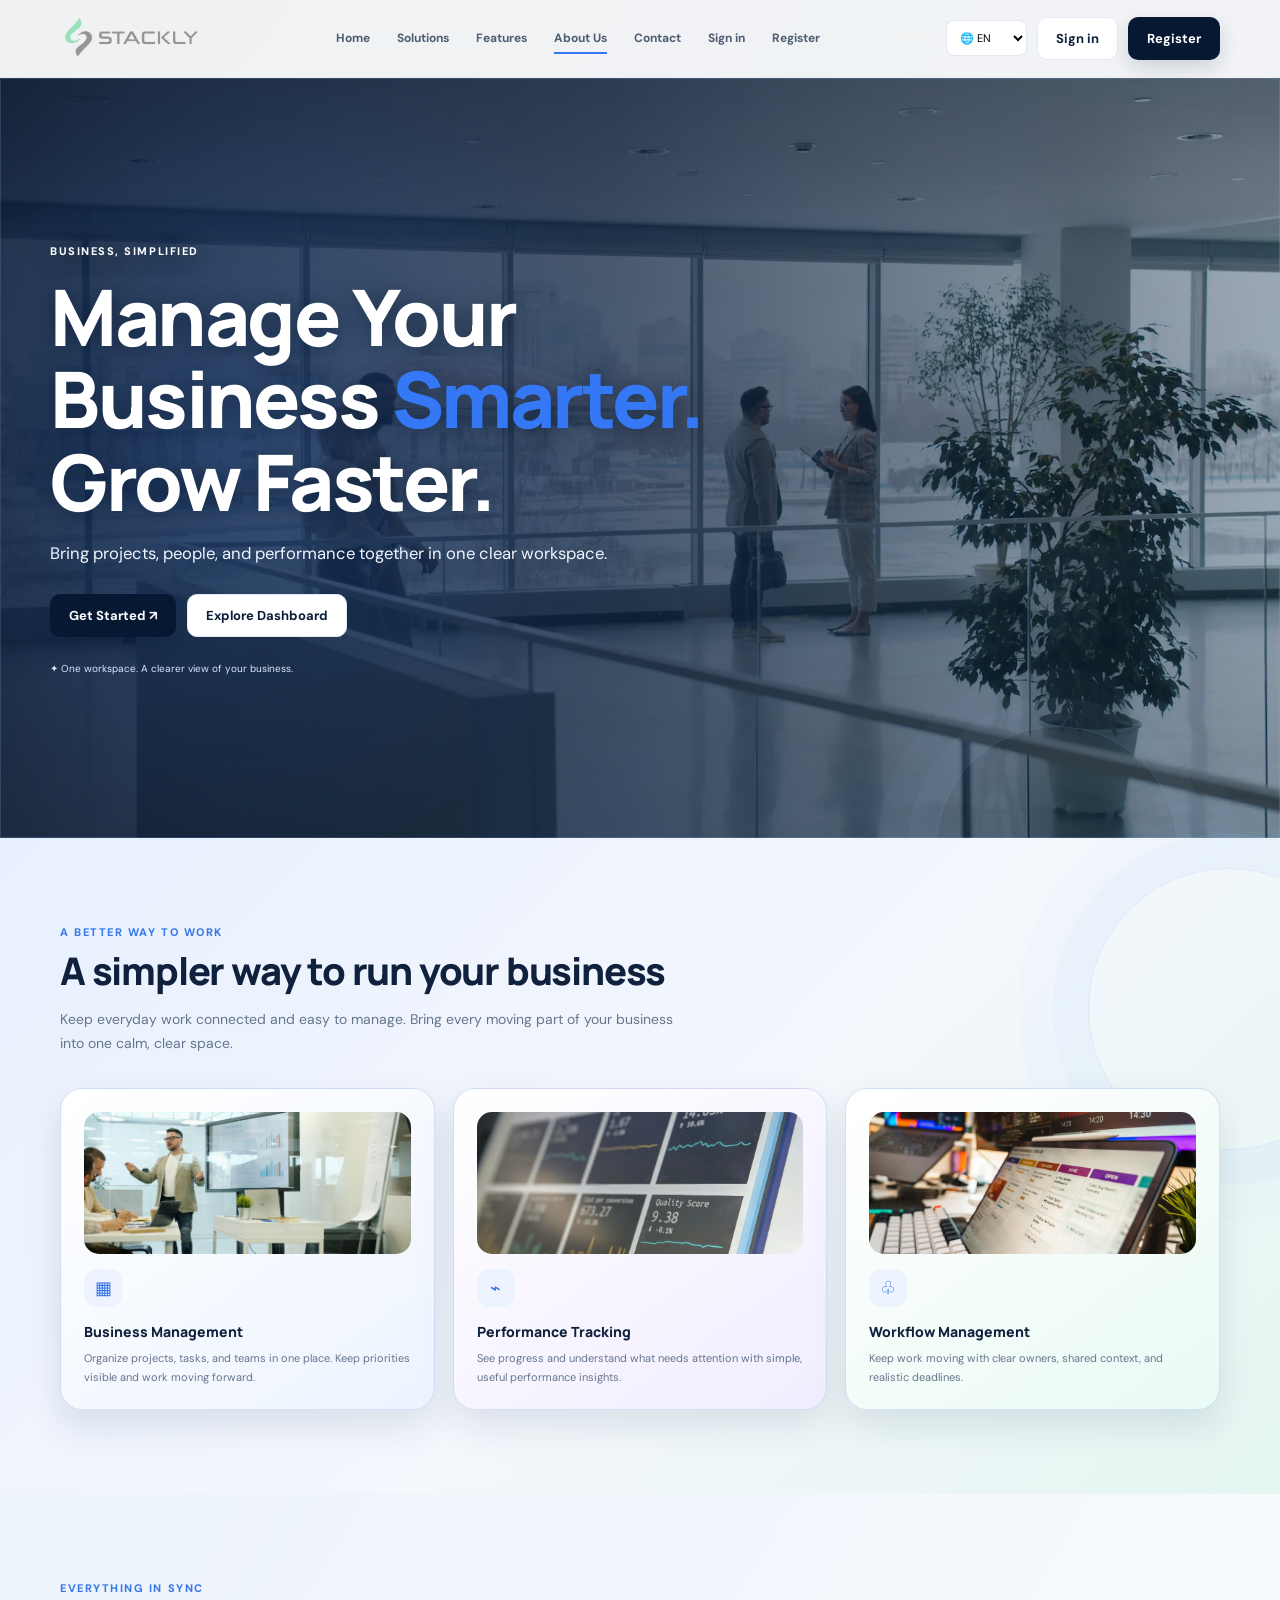
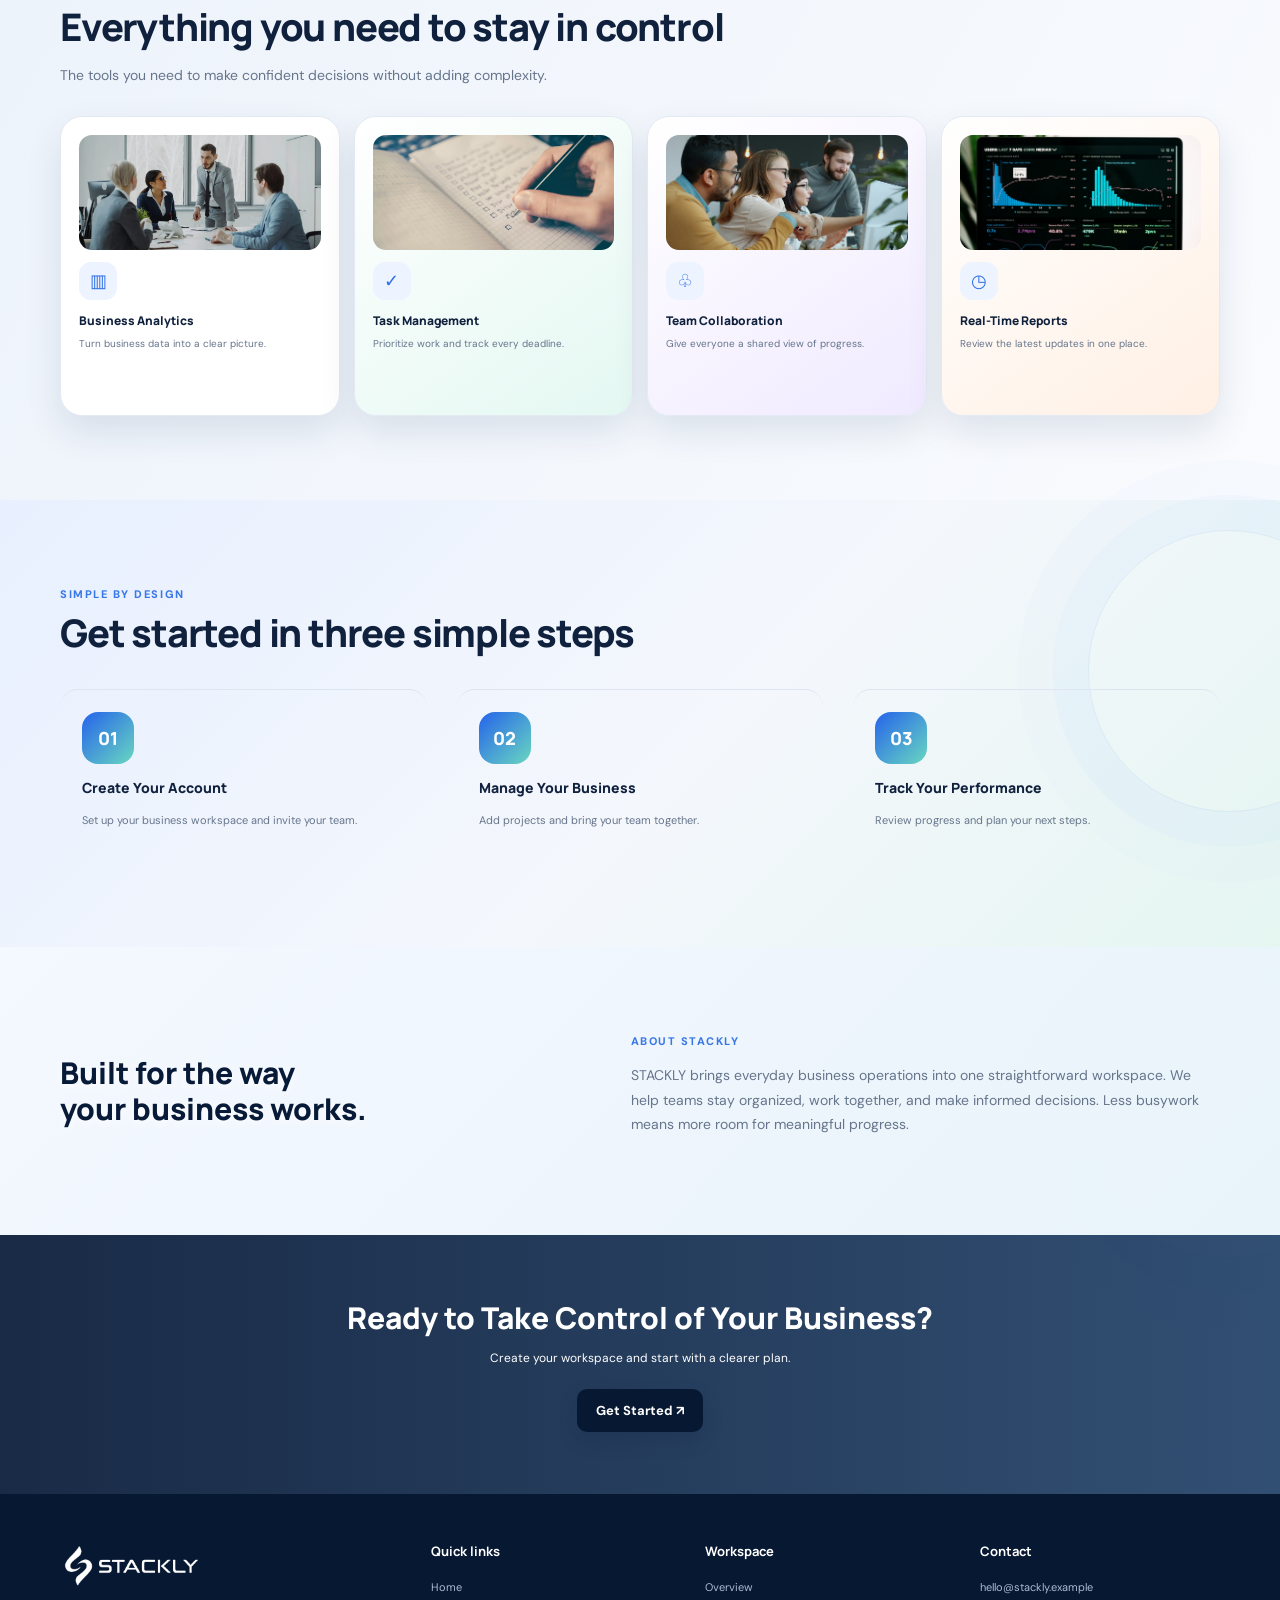
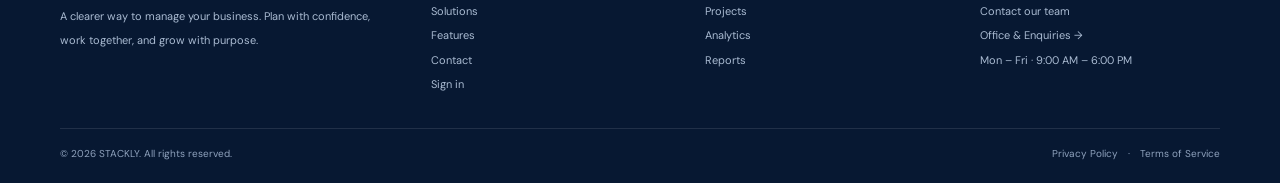
==== commit 9ebc16bd: "hamburger issue" ====
--- a/index.html
+++ b/index.html
@@ -1,513 +1,942 @@
 <!DOCTYPE html>
 <html lang="en">
- <head>
-  <meta charset="utf-8"/>
-  <meta content="width=device-width, initial-scale=1.0" name="viewport"/>
-  <meta content="#071832" name="theme-color"/>
-  <meta content="STACKLY business workspace for projects, people and performance" name="description"/>
-  <title>
-   Business workspace | STACKLY
-  </title>
-  <!-- CSS FILES -->
-  <link href="css/common.css" rel="stylesheet"/>
-  <link href="css/site.css" rel="stylesheet"/>
- </head>
- <body>
-  <!-- =========================================
+
+<head>
+    <meta charset="utf-8">
+    <meta name="viewport" content="width=device-width, initial-scale=1.0">
+    <meta name="theme-color" content="#071832">
+    <meta name="description" content="STACKLY business workspace for projects, people and performance">
+
+    <title>Business workspace | STACKLY</title>
+
+    <!-- CSS FILES -->
+    <link href="css/common.css" rel="stylesheet">
+    <link href="css/site.css" rel="stylesheet">
+</head>
+
+<body>
+
+    <!-- =========================================
          1. COMMON 3D LAPTOP PRELOADER
     ========================================== -->
-  <div aria-label="Loading STACKLY" id="preloader">
-   <div class="loader-wrap">
-    <img alt="STACKLY" class="loader-brand" src="assets/stackly-logo.webp"/>
-    <div class="laptop-scene">
-     <div class="laptop">
-      <div class="screen">
-       <div class="screen-top">
-        <i>
-        </i>
-        <i>
-        </i>
-        <i>
-        </i>
-       </div>
-       <div class="dash">
-        <div>
-         <div class="dash-kpis">
-          <b>
-          </b>
-          <b>
-          </b>
-          <b>
-          </b>
-         </div>
-         <div class="dash-chart">
-          <i>
-          </i>
-          <i>
-          </i>
-          <i>
-          </i>
-          <i>
-          </i>
-          <i>
-          </i>
-         </div>
+
+    <div id="preloader" aria-label="Loading STACKLY">
+
+        <div class="loader-wrap">
+
+            <img
+                src="assets/stackly-logo.webp"
+                alt="STACKLY"
+                class="loader-brand"
+            >
+
+            <div class="laptop-scene">
+
+                <div class="laptop">
+
+                    <div class="screen">
+
+                        <div class="screen-top">
+                            <i></i>
+                            <i></i>
+                            <i></i>
+                        </div>
+
+                        <div class="dash">
+
+                            <div>
+
+                                <div class="dash-kpis">
+                                    <b></b>
+                                    <b></b>
+                                    <b></b>
+                                </div>
+
+                                <div class="dash-chart">
+                                    <i></i>
+                                    <i></i>
+                                    <i></i>
+                                    <i></i>
+                                    <i></i>
+                                </div>
+
+                            </div>
+
+                            <div class="dash-side"></div>
+
+                        </div>
+
+                    </div>
+
+                    <div class="base"></div>
+
+                </div>
+
+            </div>
+
+            <div class="loader-caption">
+                WORKSPACE IS GETTING READY
+            </div>
+
+            <div class="loader-progress">
+                <span id="loaderBar"></span>
+            </div>
+
+            <div class="loader-percent" id="loaderPercent">
+                0%
+            </div>
+
+            <div class="loader-note">
+                Projects &middot; People &middot; Performance
+            </div>
+
         </div>
-        <div class="dash-side">
-        </div>
-       </div>
-      </div>
-      <div class="base">
-      </div>
-     </div>
+
     </div>
-    <div class="loader-caption">
-     WORKSPACE IS GETTING READY
-    </div>
-    <div class="loader-progress">
-     <span id="loaderBar">
-     </span>
-    </div>
-    <div class="loader-percent" id="loaderPercent">
-     0%
-    </div>
-    <div class="loader-note">
-     Projects &middot; People &middot; Performance
-    </div>
-   </div>
-  </div>
-  <!-- =========================================
+
+
+    <!-- =========================================
          2. HEADER / NAVIGATION
     ========================================== -->
-  <header class="site-header">
-   <div class="container header-inner">
-    <!-- STACKLY LOGO -->
-    <a class="brand" href="index.html">
-     <img alt="STACKLY" src="assets/stackly-logo.webp"/>
-    </a>
-    <!-- MAIN NAVIGATION -->
-    <nav class="main-nav" id="mainNav">
-     <a data-i18n="Home" href="index.html">
-      Home
-     </a>
-     <a data-i18n="Solutions" href="#solutions">
-      Solutions
-     </a>
-     <a data-i18n="Features" href="#features">
-      Features
-     </a>
-     <a data-i18n="About Us" href="#about">
-      About Us
-     </a>
-     <a data-i18n="Contact" href="contact.html">
-      Contact
-     </a>
-    </nav>
-    <!-- HEADER ACTIONS -->
-    <div class="header-actions">
-     <!-- LANGUAGE SELECTOR -->
-     <select aria-label="Choose language" class="lang-select" id="languageSelect">
-      <option value="en">
-       🌐 EN
-      </option>
-      <option value="ta">
-       🌐 தமிழ்
-      </option>
-      <option value="hi">
-       🌐 हिन्दी
-      </option>
-     </select>
-     <!-- LOGIN -->
-     <a class="btn btn-light" data-i18n="Sign in" href="login.html">
-      Sign in
-     </a>
-     <!-- REGISTER -->
-     <a class="btn btn-primary" data-i18n="Register" href="signup.html">
-      Register
-     </a>
-    </div>
-    <!-- MOBILE MENU BUTTON -->
-    <button aria-expanded="false" aria-label="Open menu" class="menu-toggle" id="menuToggle">
-     ☰
-    </button>
-   </div>
-  </header>
-  <!-- =========================================
+
+    <header class="site-header">
+
+        <div class="container header-inner">
+
+            <!-- STACKLY LOGO -->
+
+            <a class="brand" href="index.html">
+
+                <img
+                    src="assets/stackly-logo.webp"
+                    alt="STACKLY"
+                >
+
+            </a>
+
+
+            <!-- MAIN NAVIGATION -->
+
+            <nav class="main-nav" id="mainNav">
+
+                <a data-i18n="Home" href="index.html">
+                    Home
+                </a>
+
+                <a data-i18n="Solutions" href="#solutions">
+                    Solutions
+                </a>
+
+                <a data-i18n="Features" href="#features">
+                    Features
+                </a>
+
+                <a data-i18n="About Us" href="#about">
+                    About Us
+                </a>
+
+                <a data-i18n="Contact" href="contact.html">
+                    Contact
+                </a>
+
+
+                <!-- MOBILE SIGN IN BUTTON -->
+
+                <a
+                    class="mobile-auth-link mobile-signin"
+                    data-i18n="Sign in"
+                    href="login.html"
+                >
+                    Sign in
+                </a>
+
+
+                <!-- MOBILE REGISTER BUTTON -->
+
+                <a
+                    class="mobile-auth-link mobile-register"
+                    data-i18n="Register"
+                    href="signup.html"
+                >
+                    Register
+                </a>
+
+            </nav>
+
+
+            <!-- DESKTOP HEADER ACTIONS -->
+
+            <div class="header-actions">
+
+                <!-- LANGUAGE SELECTOR -->
+
+                <select
+                    id="languageSelect"
+                    class="lang-select"
+                    aria-label="Choose language"
+                >
+
+                    <option value="en">
+                        🌐 EN
+                    </option>
+
+                    <option value="ta">
+                        🌐 தமிழ்
+                    </option>
+
+                    <option value="hi">
+                        🌐 हिन्दी
+                    </option>
+
+                </select>
+
+
+                <!-- DESKTOP LOGIN -->
+
+                <a
+                    class="btn btn-light"
+                    data-i18n="Sign in"
+                    href="login.html"
+                >
+                    Sign in
+                </a>
+
+
+                <!-- DESKTOP REGISTER -->
+
+                <a
+                    class="btn btn-primary"
+                    data-i18n="Register"
+                    href="signup.html"
+                >
+                    Register
+                </a>
+
+            </div>
+
+
+            <!-- MOBILE MENU BUTTON -->
+
+            <button
+                id="menuToggle"
+                class="menu-toggle"
+                aria-label="Open menu"
+                aria-expanded="false"
+            >
+                ☰
+            </button>
+
+        </div>
+
+    </header>
+
+
+    <!-- =========================================
          3. MAIN CONTENT
     ========================================== -->
-  <main>
-   <!-- =====================================
+
+    <main>
+
+
+        <!-- =====================================
              3.1 HERO SECTION
         ====================================== -->
-   <section class="hero">
-    <!-- HERO BACKGROUND IMAGE SLIDESHOW -->
-    <div aria-hidden="true" class="hero-bg-slides">
-     <img alt="" class="hero-bg-slide active" src="assets/corporate images/hero image 01.webp"/>
-     <img alt="" class="hero-bg-slide" src="assets/corporate images/hero image 02.webp"/>
-     <img alt="" class="hero-bg-slide" src="assets/corporate images/hero image 03.webp"/>
-    </div>
-    <!-- HERO CONTENT -->
-    <div class="container hero-grid">
-     <div>
-      <span class="eyebrow" data-i18n="Business, simplified">
-       Business, simplified
-      </span>
-      <h1 data-i18n="Manage Your Business Smarter. Grow Faster.">
-       Manage Your Business
-       <span>
-        Smarter.
-       </span>
-       <br/>
-       Grow Faster.
-      </h1>
-      <p class="hero-copy" data-i18n="Bring projects, people, and performance together in one clear workspace.">
-       Bring projects, people, and performance together
+
+        <section class="hero">
+
+            <!-- HERO BACKGROUND IMAGE SLIDESHOW -->
+
+            <div class="hero-bg-slides" aria-hidden="true">
+
+                <img
+                    class="hero-bg-slide active"
+                    src="assets/corporate images/hero image 01.webp"
+                    alt=""
+                >
+
+                <img
+                    class="hero-bg-slide"
+                    src="assets/corporate images/hero image 02.webp"
+                    alt=""
+                >
+
+                <img
+                    class="hero-bg-slide"
+                    src="assets/corporate images/hero image 03.webp"
+                    alt=""
+                >
+
+            </div>
+
+
+            <!-- HERO CONTENT -->
+
+            <div class="container hero-grid">
+
+                <div>
+
+                    <span
+                        class="eyebrow"
+                        data-i18n="Business, simplified"
+                    >
+                        Business, simplified
+                    </span>
+
+                    <h1 data-i18n="Manage Your Business Smarter. Grow Faster.">
+
+                        Manage Your Business
+
+                        <span>
+                            Smarter.
+                        </span>
+
+                        <br>
+
+                        Grow Faster.
+
+                    </h1>
+
+                    <p
+                        class="hero-copy"
+                        data-i18n="Bring projects, people, and performance together in one clear workspace."
+                    >
+                        Bring projects, people, and performance together
                         in one clear workspace.
-      </p>
-      <!-- HERO BUTTONS -->
-      <div class="hero-buttons">
-       <a class="btn btn-primary" data-i18n="Get Started" href="signup.html">
-        Get Started &nearrow;
-       </a>
-       <a class="btn btn-light" data-i18n="Explore Dashboard" href="overview.html">
-        Explore Dashboard
-       </a>
-      </div>
-      <div class="hero-note">
-       ✦ One workspace. A clearer view of your business.
-      </div>
-     </div>
-    </div>
-   </section>
-   <!-- =====================================
+                    </p>
+
+
+                    <!-- HERO BUTTONS -->
+
+                    <div class="hero-buttons">
+
+                        <a
+                            class="btn btn-primary"
+                            data-i18n="Get Started"
+                            href="signup.html"
+                        >
+                            Get Started &nearrow;
+                        </a>
+
+                        <a
+                            class="btn btn-light"
+                            data-i18n="Explore Dashboard"
+                            href="overview.html"
+                        >
+                            Explore Dashboard
+                        </a>
+
+                    </div>
+
+                    <div class="hero-note">
+                        ✦ One workspace. A clearer view of your business.
+                    </div>
+
+                </div>
+
+            </div>
+
+        </section>
+
+
+        <!-- =====================================
              3.2 SOLUTIONS SECTION
         ====================================== -->
-   <section class="section" id="solutions">
-    <div class="container">
-     <span class="eyebrow">
-      A better way to work
-     </span>
-     <h2 class="section-title" data-i18n="A simpler way to run your business">
-      A simpler way to run your business
-     </h2>
-     <p class="section-sub">
-      Keep everyday work connected and easy to manage.
+
+        <section class="section" id="solutions">
+
+            <div class="container">
+
+                <span class="eyebrow">
+                    A better way to work
+                </span>
+
+                <h2
+                    class="section-title"
+                    data-i18n="A simpler way to run your business"
+                >
+                    A simpler way to run your business
+                </h2>
+
+                <p class="section-sub">
+                    Keep everyday work connected and easy to manage.
                     Bring every moving part of your business into one
                     calm, clear space.
-     </p>
-     <!-- SOLUTION CARDS -->
-     <div class="feature-grid">
-      <!-- CARD 1: BUSINESS MANAGEMENT -->
-      <article class="card feature-card">
-       <img alt="Business team workspace" class="marketing-card-image" src="assets/corporate images/business management 01.webp"/>
-       <img alt="Alternate view" aria-hidden="true" class="marketing-card-image image-hover-alt" src="assets/corporate images/business management 02.webp"/>
-       <div class="icon">
-        ▦
-       </div>
-       <h3>
-        Business Management
-       </h3>
-       <p>
-        Organize projects, tasks, and teams in one place.
+                </p>
+
+
+                <!-- SOLUTION CARDS -->
+
+                <div class="feature-grid">
+
+
+                    <!-- CARD 1: BUSINESS MANAGEMENT -->
+
+                    <article class="card feature-card">
+
+                        <img
+                            src="assets/corporate images/business management 01.webp"
+                            alt="Business team workspace"
+                            class="marketing-card-image"
+                        >
+
+                        <img
+                            src="assets/corporate images/business management 02.webp"
+                            alt="Alternate view"
+                            aria-hidden="true"
+                            class="marketing-card-image image-hover-alt"
+                        >
+
+                        <div class="icon">
+                            ▦
+                        </div>
+
+                        <h3>
+                            Business Management
+                        </h3>
+
+                        <p>
+                            Organize projects, tasks, and teams in one place.
                             Keep priorities visible and work moving forward.
-       </p>
-      </article>
-      <!-- CARD 2: PERFORMANCE TRACKING -->
-      <article class="card feature-card">
-       <img alt="Business analytics dashboard" class="marketing-card-image" src="assets/corporate images/performance tracking 01.webp"/>
-       <img alt="Alternate view" aria-hidden="true" class="marketing-card-image image-hover-alt" src="assets/corporate images/performance tracking 02.webp"/>
-       <div class="icon">
-        ⌁
-       </div>
-       <h3>
-        Performance Tracking
-       </h3>
-       <p>
-        See progress and understand what needs attention
+                        </p>
+
+                    </article>
+
+
+                    <!-- CARD 2: PERFORMANCE TRACKING -->
+
+                    <article class="card feature-card">
+
+                        <img
+                            src="assets/corporate images/performance tracking 01.webp"
+                            alt="Business analytics dashboard"
+                            class="marketing-card-image"
+                        >
+
+                        <img
+                            src="assets/corporate images/performance tracking 02.webp"
+                            alt="Alternate view"
+                            aria-hidden="true"
+                            class="marketing-card-image image-hover-alt"
+                        >
+
+                        <div class="icon">
+                            ⌁
+                        </div>
+
+                        <h3>
+                            Performance Tracking
+                        </h3>
+
+                        <p>
+                            See progress and understand what needs attention
                             with simple, useful performance insights.
-       </p>
-      </article>
-      <!-- CARD 3: WORKFLOW MANAGEMENT -->
-      <article class="card feature-card">
-       <img alt="Team collaboration" class="marketing-card-image" src="assets/corporate images/workflow management 01.webp"/>
-       <img alt="Alternate view" aria-hidden="true" class="marketing-card-image image-hover-alt" src="assets/corporate images/workflow management 02.webp"/>
-       <div class="icon">
-        ♧
-       </div>
-       <h3>
-        Workflow Management
-       </h3>
-       <p>
-        Keep work moving with clear owners, shared context,
+                        </p>
+
+                    </article>
+
+
+                    <!-- CARD 3: WORKFLOW MANAGEMENT -->
+
+                    <article class="card feature-card">
+
+                        <img
+                            src="assets/corporate images/workflow management 01.webp"
+                            alt="Team collaboration"
+                            class="marketing-card-image"
+                        >
+
+                        <img
+                            src="assets/corporate images/workflow management 02.webp"
+                            alt="Alternate view"
+                            aria-hidden="true"
+                            class="marketing-card-image image-hover-alt"
+                        >
+
+                        <div class="icon">
+                            ♧
+                        </div>
+
+                        <h3>
+                            Workflow Management
+                        </h3>
+
+                        <p>
+                            Keep work moving with clear owners, shared context,
                             and realistic deadlines.
-       </p>
-      </article>
-     </div>
-    </div>
-   </section>
-   <!-- =====================================
+                        </p>
+
+                    </article>
+
+                </div>
+
+            </div>
+
+        </section>
+
+
+        <!-- =====================================
              3.3 FEATURES SECTION
         ====================================== -->
-   <section class="section control-section" id="features">
-    <div class="container">
-     <span class="eyebrow">
-      Everything in sync
-     </span>
-     <h2 class="section-title" data-i18n="Everything you need to stay in control">
-      Everything you need to stay in control
-     </h2>
-     <p class="section-sub">
-      The tools you need to make confident decisions
+
+        <section
+            class="section control-section"
+            id="features"
+        >
+
+            <div class="container">
+
+                <span class="eyebrow">
+                    Everything in sync
+                </span>
+
+                <h2
+                    class="section-title"
+                    data-i18n="Everything you need to stay in control"
+                >
+                    Everything you need to stay in control
+                </h2>
+
+                <p class="section-sub">
+                    The tools you need to make confident decisions
                     without adding complexity.
-     </p>
-     <!-- FEATURE CARDS -->
-     <div class="control-grid">
-      <!-- CARD 1: BUSINESS ANALYTICS -->
-      <div class="control-card">
-       <img alt="Analytics" class="control-image" src="assets/corporate images/business analytics 01.webp"/>
-       <img alt="Alternate feature view" aria-hidden="true" class="control-image image-hover-alt" src="assets/corporate images/business analytics 02.webp"/>
-       <div class="icon">
-        ▥
-       </div>
-       <h4>
-        Business Analytics
-       </h4>
-       <p>
-        Turn business data into a clear picture.
-       </p>
-      </div>
-      <!-- CARD 2: TASK MANAGEMENT -->
-      <div class="control-card">
-       <img alt="Task planning" class="control-image" src="assets/corporate images/task management 01.webp"/>
-       <img alt="Alternate feature view" aria-hidden="true" class="control-image image-hover-alt" src="assets/corporate images/task management 02.webp"/>
-       <div class="icon">
-        &checkmark;
-       </div>
-       <h4>
-        Task Management
-       </h4>
-       <p>
-        Prioritize work and track every deadline.
-       </p>
-      </div>
-      <!-- CARD 3: TEAM COLLABORATION -->
-      <div class="control-card">
-       <img alt="Team collaboration" class="control-image" src="assets/corporate images/team collaburation 01.webp"/>
-       <img alt="Alternate feature view" aria-hidden="true" class="control-image image-hover-alt" src="assets/corporate images/team collapuration 02.webp"/>
-       <div class="icon">
-        ♧
-       </div>
-       <h4>
-        Team Collaboration
-       </h4>
-       <p>
-        Give everyone a shared view of progress.
-       </p>
-      </div>
-      <!-- CARD 4: REAL-TIME REPORTS -->
-      <div class="control-card">
-       <img alt="Business meeting" class="control-image" src="assets/corporate images/real time reports 01.webp"/>
-       <img alt="Alternate feature view" aria-hidden="true" class="control-image image-hover-alt" src="assets/corporate images/real time reports 02.webp"/>
-       <div class="icon">
-        ◷
-       </div>
-       <h4>
-        Real-Time Reports
-       </h4>
-       <p>
-        Review the latest updates in one place.
-       </p>
-      </div>
-     </div>
-    </div>
-   </section>
-   <!-- =====================================
+                </p>
+
+
+                <!-- FEATURE CARDS -->
+
+                <div class="control-grid">
+
+
+                    <!-- CARD 1: BUSINESS ANALYTICS -->
+
+                    <div class="control-card">
+
+                        <img
+                            src="assets/corporate images/business analytics 01.webp"
+                            alt="Analytics"
+                            class="control-image"
+                        >
+
+                        <img
+                            src="assets/corporate images/business analytics 02.webp"
+                            alt="Alternate feature view"
+                            aria-hidden="true"
+                            class="control-image image-hover-alt"
+                        >
+
+                        <div class="icon">
+                            ▥
+                        </div>
+
+                        <h4>
+                            Business Analytics
+                        </h4>
+
+                        <p>
+                            Turn business data into a clear picture.
+                        </p>
+
+                    </div>
+
+
+                    <!-- CARD 2: TASK MANAGEMENT -->
+
+                    <div class="control-card">
+
+                        <img
+                            src="assets/corporate images/task management 01.webp"
+                            alt="Task planning"
+                            class="control-image"
+                        >
+
+                        <img
+                            src="assets/corporate images/task management 02.webp"
+                            alt="Alternate feature view"
+                            aria-hidden="true"
+                            class="control-image image-hover-alt"
+                        >
+
+                        <div class="icon">
+                            &checkmark;
+                        </div>
+
+                        <h4>
+                            Task Management
+                        </h4>
+
+                        <p>
+                            Prioritize work and track every deadline.
+                        </p>
+
+                    </div>
+
+
+                    <!-- CARD 3: TEAM COLLABORATION -->
+
+                    <div class="control-card">
+
+                        <img
+                            src="assets/corporate images/team collaburation 01.webp"
+                            alt="Team collaboration"
+                            class="control-image"
+                        >
+
+                        <img
+                            src="assets/corporate images/team collapuration 02.webp"
+                            alt="Alternate feature view"
+                            aria-hidden="true"
+                            class="control-image image-hover-alt"
+                        >
+
+                        <div class="icon">
+                            ♧
+                        </div>
+
+                        <h4>
+                            Team Collaboration
+                        </h4>
+
+                        <p>
+                            Give everyone a shared view of progress.
+                        </p>
+
+                    </div>
+
+
+                    <!-- CARD 4: REAL-TIME REPORTS -->
+
+                    <div class="control-card">
+
+                        <img
+                            src="assets/corporate images/real time reports 01.webp"
+                            alt="Business meeting"
+                            class="control-image"
+                        >
+
+                        <img
+                            src="assets/corporate images/real time reports 02.webp"
+                            alt="Alternate feature view"
+                            aria-hidden="true"
+                            class="control-image image-hover-alt"
+                        >
+
+                        <div class="icon">
+                            ◷
+                        </div>
+
+                        <h4>
+                            Real-Time Reports
+                        </h4>
+
+                        <p>
+                            Review the latest updates in one place.
+                        </p>
+
+                    </div>
+
+                </div>
+
+            </div>
+
+        </section>
+
+
+        <!-- =====================================
              3.4 THREE SIMPLE STEPS SECTION
         ====================================== -->
-   <section class="section">
-    <div class="container">
-     <span class="eyebrow">
-      Simple by design
-     </span>
-     <h2 class="section-title" data-i18n="Get started in three simple steps">
-      Get started in three simple steps
-     </h2>
-     <div class="steps">
-      <!-- STEP 1 -->
-      <div class="step">
-       <b>
-        01
-       </b>
-       <h3>
-        Create Your Account
-       </h3>
-       <p>
-        Set up your business workspace and invite your team.
-       </p>
-      </div>
-      <!-- STEP 2 -->
-      <div class="step">
-       <b>
-        02
-       </b>
-       <h3>
-        Manage Your Business
-       </h3>
-       <p>
-        Add projects and bring your team together.
-       </p>
-      </div>
-      <!-- STEP 3 -->
-      <div class="step">
-       <b>
-        03
-       </b>
-       <h3>
-        Track Your Performance
-       </h3>
-       <p>
-        Review progress and plan your next steps.
-       </p>
-      </div>
-     </div>
-    </div>
-   </section>
-   <!-- =====================================
+
+        <section class="section">
+
+            <div class="container">
+
+                <span class="eyebrow">
+                    Simple by design
+                </span>
+
+                <h2
+                    class="section-title"
+                    data-i18n="Get started in three simple steps"
+                >
+                    Get started in three simple steps
+                </h2>
+
+                <div class="steps">
+
+
+                    <!-- STEP 1 -->
+
+                    <div class="step">
+
+                        <b>01</b>
+
+                        <h3>
+                            Create Your Account
+                        </h3>
+
+                        <p>
+                            Set up your business workspace and invite your team.
+                        </p>
+
+                    </div>
+
+
+                    <!-- STEP 2 -->
+
+                    <div class="step">
+
+                        <b>02</b>
+
+                        <h3>
+                            Manage Your Business
+                        </h3>
+
+                        <p>
+                            Add projects and bring your team together.
+                        </p>
+
+                    </div>
+
+
+                    <!-- STEP 3 -->
+
+                    <div class="step">
+
+                        <b>03</b>
+
+                        <h3>
+                            Track Your Performance
+                        </h3>
+
+                        <p>
+                            Review progress and plan your next steps.
+                        </p>
+
+                    </div>
+
+                </div>
+
+            </div>
+
+        </section>
+
+
+        <!-- =====================================
              3.5 ABOUT US SECTION
         ====================================== -->
-   <section class="section" id="about">
-    <div class="container about-strip">
-     <!-- ABOUT IMAGE -->
-     <!-- ABOUT HEADING -->
-     <h2 data-i18n="Built for the way your business works.">
-      Built for the way
-      <br/>
-      your business works.
-     </h2>
-     <!-- ABOUT CONTENT -->
-     <div>
-      <span class="eyebrow">
-       About STACKLY
-      </span>
-      <p class="section-sub">
-       STACKLY brings everyday business operations into
+
+        <section class="section" id="about">
+
+            <div class="container about-strip">
+
+                <!-- ABOUT IMAGE -->
+
+                <!-- ABOUT HEADING -->
+
+                <h2 data-i18n="Built for the way your business works.">
+                    Built for the way
+                    <br>
+                    your business works.
+                </h2>
+
+
+                <!-- ABOUT CONTENT -->
+
+                <div>
+
+                    <span class="eyebrow">
+                        About STACKLY
+                    </span>
+
+                    <p class="section-sub">
+                        STACKLY brings everyday business operations into
                         one straightforward workspace. We help teams stay
                         organized, work together, and make informed decisions.
                         Less busywork means more room for meaningful progress.
-      </p>
-     </div>
-    </div>
-   </section>
-   <!-- =====================================
+                    </p>
+
+                </div>
+
+            </div>
+
+        </section>
+
+
+        <!-- =====================================
              3.6 CALL TO ACTION SECTION
         ====================================== -->
-   <section class="cta cta-image">
-    <div class="cta-overlay">
-    </div>
-    <div class="cta-content">
-     <h2 data-i18n="Ready to Take Control of Your Business?">
-      Ready to Take Control of Your Business?
-     </h2>
-     <p>
-      Create your workspace and start with a clearer plan.
-     </p>
-     <a class="btn btn-primary" data-i18n="Get Started" href="signup.html">
-      Get Started &nearrow;
-     </a>
-    </div>
-   </section>
-  </main>
-  <!-- =========================================
+
+        <section class="cta cta-image">
+
+            <div class="cta-overlay"></div>
+
+            <div class="cta-content">
+
+                <h2 data-i18n="Ready to Take Control of Your Business?">
+                    Ready to Take Control of Your Business?
+                </h2>
+
+                <p>
+                    Create your workspace and start with a clearer plan.
+                </p>
+
+                <a
+                    class="btn btn-primary"
+                    data-i18n="Get Started"
+                    href="signup.html"
+                >
+                    Get Started &nearrow;
+                </a>
+
+            </div>
+
+        </section>
+
+    </main>
+
+
+    <!-- =========================================
          4. FOOTER
     ========================================== -->
-  <footer class="site-footer" id="contact">
-   <div class="container">
-    <div class="footer-grid">
-     <!-- FOOTER BRAND -->
-     <div class="footer-col">
-      <img alt="STACKLY" class="footer-logo" src="assets/stackly-logo.webp"/>
-      <p>
-       A clearer way to manage your business.
+
+    <footer class="site-footer" id="contact">
+
+        <div class="container">
+
+            <div class="footer-grid">
+
+
+                <!-- FOOTER BRAND -->
+
+                <div class="footer-col">
+
+                    <img
+                        src="assets/stackly-logo.webp"
+                        alt="STACKLY"
+                        class="footer-logo"
+                    >
+
+                    <p>
+                        A clearer way to manage your business.
                         Plan with confidence, work together,
                         and grow with purpose.
-      </p>
-     </div>
-     <!-- QUICK LINKS -->
-     <div class="footer-col">
-      <h4>
-       Quick links
-      </h4>
-      <a href="index.html">
-       Home
-      </a>
-      <a href="#solutions">
-       Solutions
-      </a>
-      <a href="#features">
-       Features
-      </a>
-      <a href="contact.html">
-       Contact
-      </a>
-      <a href="login.html">
-       Sign in
-      </a>
-     </div>
-     <!-- WORKSPACE LINKS -->
-     <div class="footer-col">
-      <h4>
-       Workspace
-      </h4>
-      <a href="overview.html">
-       Overview
-      </a>
-      <a href="projects.html">
-       Projects
-      </a>
-      <a href="analytics.html">
-       Analytics
-      </a>
-      <a href="reports.html">
-       Reports
-      </a>
-     </div>
-     <!-- CONTACT DETAILS -->
-     <div class="footer-col">
-      <h4>
-       Contact
-      </h4>
-      <p>
-       hello@stackly.example
-      </p>
-      <p>
-       Contact our team
-      </p>
-      <a href="contact.html">
-       Office &amp; Enquiries &rarr;
-      </a>
-      <p>
-       Mon &ndash; Fri &middot; 9:00 AM &ndash; 6:00 PM
-      </p>
-     </div>
-    </div>
-    <!-- FOOTER BOTTOM -->
-    <div class="footer-bottom">
-     <span>
-      &copy; 2026 STACKLY. All rights reserved.
-     </span>
-     <span>
-      Privacy Policy　&middot;　Terms of Service
-     </span>
-    </div>
-   </div>
-  </footer>
-  <!-- =========================================
+                    </p>
+
+                </div>
+
+
+                <!-- QUICK LINKS -->
+
+                <div class="footer-col">
+
+                    <h4>
+                        Quick links
+                    </h4>
+
+                    <a href="index.html">
+                        Home
+                    </a>
+
+                    <a href="#solutions">
+                        Solutions
+                    </a>
+
+                    <a href="#features">
+                        Features
+                    </a>
+
+                    <a href="contact.html">
+                        Contact
+                    </a>
+
+                    <a href="login.html">
+                        Sign in
+                    </a>
+
+                </div>
+
+
+                <!-- WORKSPACE LINKS -->
+
+                <div class="footer-col">
+
+                    <h4>
+                        Workspace
+                    </h4>
+
+                    <a href="overview.html">
+                        Overview
+                    </a>
+
+                    <a href="projects.html">
+                        Projects
+                    </a>
+
+                    <a href="analytics.html">
+                        Analytics
+                    </a>
+
+                    <a href="reports.html">
+                        Reports
+                    </a>
+
+                </div>
+
+
+                <!-- CONTACT DETAILS -->
+
+                <div class="footer-col">
+
+                    <h4>
+                        Contact
+                    </h4>
+
+                    <p>
+                        hello@stackly.example
+                    </p>
+
+                    <p>
+                        Contact our team
+                    </p>
+
+                    <a href="contact.html">
+                        Office &amp; Enquiries &rarr;
+                    </a>
+
+                    <p>
+                        Mon &ndash; Fri &middot; 9:00 AM &ndash; 6:00 PM
+                    </p>
+
+                </div>
+
+            </div>
+
+
+            <!-- FOOTER BOTTOM -->
+
+            <div class="footer-bottom">
+
+                <span>
+                    &copy; 2026 STACKLY. All rights reserved.
+                </span>
+
+                <span>
+                    Privacy Policy　&middot;　Terms of Service
+                </span>
+
+            </div>
+
+        </div>
+
+    </footer>
+
+
+    <!-- =========================================
          5. JAVASCRIPT FILES
     ========================================== -->
-  <script defer="" src="js/common.js">
-  </script>
-  <script defer="" src="js/landing.js">
-  </script>
- </body>
+
+    <script src="js/common.js" defer></script>
+    <script src="js/landing.js" defer></script>
+
+</body>
+
 </html>
-
